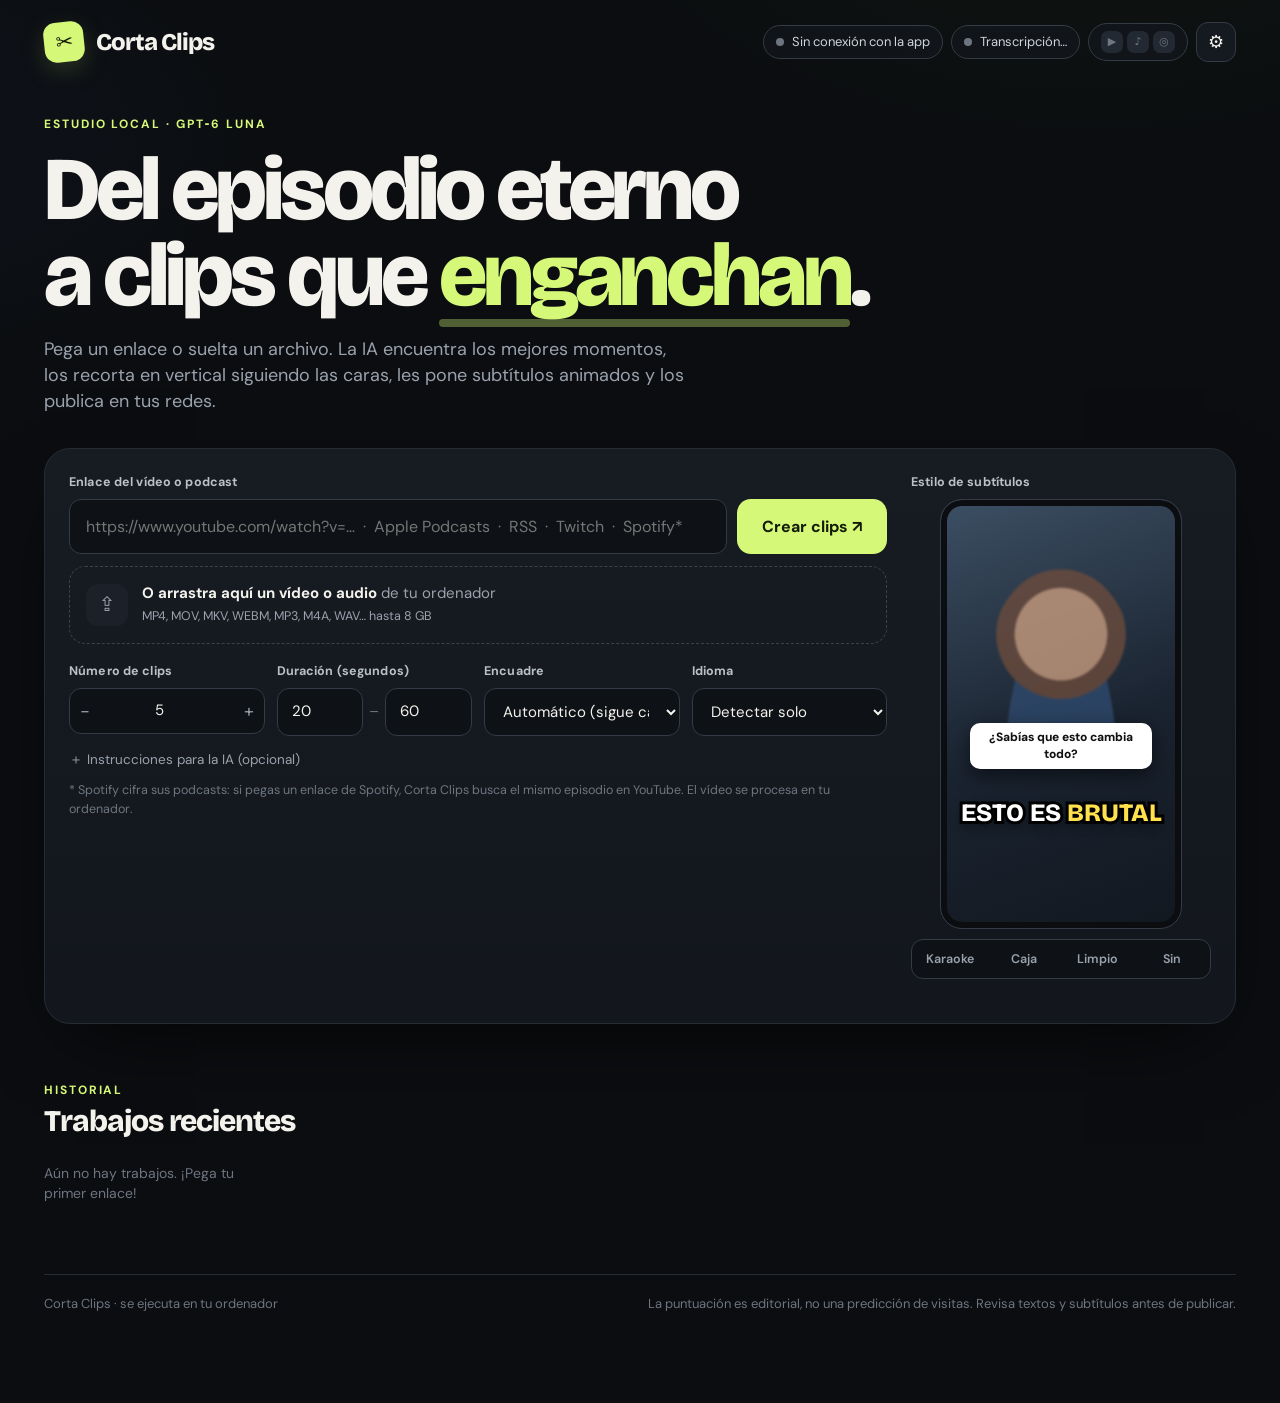
==== web/index.html @ 97ef82d2 "Corta Clips 2.0: podcasts, GPT-6 Luna por OAuth/API y publicación OAuth en redes - Podcasts solo aud" ====
<!doctype html>
<html lang="es">
<head>
<meta charset="utf-8">
<meta name="viewport" content="width=device-width,initial-scale=1">
<title>Corta Clips</title>
<link rel="icon" href="data:image/svg+xml,%3Csvg xmlns='http://www.w3.org/2000/svg' viewBox='0 0 64 64'%3E%3Crect width='64' height='64' rx='16' fill='%23d5f878'/%3E%3Ctext x='32' y='44' font-size='34' text-anchor='middle'%3E%E2%9C%82%3C/text%3E%3C/svg%3E">
<style>
@font-face{font-family:"Bricolage";src:url("/assets/fonts/BricolageGrotesque%5Bopsz,wdth,wght%5D.ttf") format("truetype");font-weight:200 800;font-stretch:75% 100%;font-display:swap}
@font-face{font-family:"DM Sans";src:url("/assets/fonts/DMSans%5Bopsz,wght%5D.ttf") format("truetype");font-weight:100 1000;font-display:swap}
@font-face{font-family:"CC Poppins";src:url("/assets/fonts/Poppins-Black.ttf") format("truetype");font-weight:900;font-display:swap}
@font-face{font-family:"CC Anton";src:url("/assets/fonts/Anton-Regular.ttf") format("truetype");font-display:swap}
@font-face{font-family:"CC Montserrat";src:url("/assets/fonts/Montserrat%5Bwght%5D.ttf") format("truetype");font-weight:100 900;font-display:swap}
@font-face{font-family:"CC Unbounded";src:url("/assets/fonts/Unbounded%5Bwght%5D.ttf") format("truetype");font-weight:200 900;font-display:swap}
@font-face{font-family:"CC Bebas";src:url("/assets/fonts/BebasNeue-Regular.ttf") format("truetype");font-display:swap}
@font-face{font-family:"CC Archivo";src:url("/assets/fonts/ArchivoBlack-Regular.ttf") format("truetype");font-display:swap}

:root{
  --bg:#0b0d10; --bg2:#101318; --panel:#151920; --panel2:#1b2029; --line:#262c35; --line2:#343b46;
  --text:#f4f2ec; --muted:#9aa2ad; --dim:#6d7580; --accent:#d5f878; --accent-ink:#141b07;
  --ok:#7ee0a1; --warn:#ffcf66; --bad:#ff8b7b; --blue:#8ab4ff;
  --r:18px; --r2:12px; --shadow:0 30px 80px -30px #000c;
  --display:"Bricolage",ui-sans-serif,system-ui,sans-serif; --ui:"DM Sans",ui-sans-serif,system-ui,-apple-system,sans-serif;
}
*{box-sizing:border-box}
html{color-scheme:dark}
body{margin:0;font-family:var(--ui);color:var(--text);background:var(--bg);min-height:100vh;font-size:15px;line-height:1.45;
  background-image:radial-gradient(900px 500px at 85% -10%,#2a3a1433,transparent 60%),radial-gradient(700px 400px at -10% 10%,#1d2a4433,transparent 60%)}
button,input,select,textarea{font:inherit;color:inherit}
a{color:var(--accent)}
.wrap{max-width:1240px;margin:0 auto;padding:22px 24px 90px}
.display{font-family:var(--display);letter-spacing:-.03em}

/* Barra superior */
.top{display:flex;align-items:center;justify-content:space-between;gap:16px;margin-bottom:54px}
.brand{display:flex;align-items:center;gap:12px;font-family:var(--display);font-weight:800;font-size:24px;letter-spacing:-.04em}
.mark{width:40px;height:40px;border-radius:12px;background:var(--accent);color:var(--accent-ink);display:grid;place-items:center;font-size:21px;box-shadow:0 8px 30px -8px #d5f87866;transform:rotate(-6deg)}
.chips{display:flex;gap:8px;align-items:center;flex-wrap:wrap;justify-content:flex-end}
.chip{display:inline-flex;align-items:center;gap:8px;border:1px solid var(--line2);background:#12161bcc;border-radius:999px;padding:7px 12px;font-size:13px;color:#cfd4da;cursor:pointer;white-space:nowrap;transition:.15s}
.chip:hover{border-color:#4a5360;background:#171c22}
.dot{width:8px;height:8px;border-radius:50%;background:var(--dim);flex:none}
.dot.ok{background:var(--ok);box-shadow:0 0 12px #7ee0a188}.dot.warn{background:var(--warn)}.dot.bad{background:var(--bad)}
.soc{display:inline-flex;gap:4px}
.soc i{width:22px;height:22px;border-radius:7px;display:grid;place-items:center;font-style:normal;font-size:11px;font-weight:800;background:#232932;color:#6e7782}
.soc i.on{color:#fff}.soc i.on.yt{background:#ff2d2d}.soc i.on.tt{background:#111;box-shadow:inset 0 0 0 1px #3a3f46}.soc i.on.ig{background:linear-gradient(135deg,#feda75,#d62976 50%,#4f5bd5)}
.iconbtn{border:1px solid var(--line2);background:var(--panel);width:40px;height:40px;border-radius:12px;cursor:pointer;display:grid;place-items:center;font-size:18px}
.iconbtn:hover{background:var(--panel2)}

/* Hero */
.eyebrow{font-size:12px;letter-spacing:.16em;text-transform:uppercase;font-weight:700;color:var(--accent)}
h1{font-family:var(--display);font-weight:800;font-stretch:100%;font-size:clamp(44px,7vw,90px);line-height:.95;letter-spacing:-.045em;margin:14px 0 18px;max-width:980px}
h1 em{font-style:normal;color:var(--accent);position:relative;white-space:nowrap}
h1 em::after{content:"";position:absolute;left:0;right:0;bottom:.02em;height:.09em;background:var(--accent);border-radius:9px;opacity:.35}
.lead{font-size:18px;color:var(--muted);max-width:640px;margin:0 0 34px}
h2{font-family:var(--display);font-weight:800;font-size:30px;letter-spacing:-.035em;margin:0}
h3{font-family:var(--display);font-weight:700;letter-spacing:-.02em;margin:0}

/* Panel de creación */
.panel{background:linear-gradient(180deg,#171b22,#13171d);border:1px solid var(--line);border-radius:26px;padding:24px;box-shadow:var(--shadow)}
.create{display:grid;grid-template-columns:minmax(0,1fr) 300px;gap:24px}
.field label,.lbl{display:block;font-size:12.5px;font-weight:700;color:#b9c0c8;margin:0 0 8px;letter-spacing:.01em}
input[type=text],input[type=url],input[type=number],input[type=password],select,textarea{width:100%;background:#0e1115;border:1px solid var(--line2);border-radius:var(--r2);padding:12px 14px;outline:none;transition:.15s}
input:focus,select:focus,textarea:focus{border-color:var(--accent);box-shadow:0 0 0 3px #d5f87822}
textarea{resize:vertical;min-height:70px}
.urlrow{display:flex;gap:10px}
.urlrow input{font-size:16px;padding:15px 16px}
.btn{border:0;border-radius:var(--r2);padding:12px 18px;font-weight:700;cursor:pointer;background:var(--panel2);border:1px solid var(--line2);transition:.15s;display:inline-flex;align-items:center;gap:8px;justify-content:center;white-space:nowrap;text-decoration:none;color:var(--text);font-size:14px}
.btn:hover{background:#252b35}
.btn:disabled{opacity:.5;cursor:not-allowed}
.btn.primary{background:var(--accent);color:var(--accent-ink);border-color:transparent}
.btn.primary:hover{background:#e6ffa3}
.btn.big{padding:15px 24px;font-size:16px;border-radius:14px}
.btn.small{padding:7px 11px;font-size:12.5px;border-radius:9px}
.btn.ghost{background:transparent}
.btn.danger{color:var(--bad)}
.drop{margin-top:12px;border:1.5px dashed #3a424e;border-radius:16px;padding:16px;display:flex;align-items:center;gap:14px;color:var(--muted);cursor:pointer;transition:.15s}
.drop:hover,.drop.over{border-color:var(--accent);background:#d5f8780a;color:var(--text)}
.drop b{color:var(--text)}
.drop .ic{width:42px;height:42px;border-radius:12px;background:var(--panel2);display:grid;place-items:center;font-size:20px;flex:none}
.opts{display:grid;grid-template-columns:repeat(4,minmax(0,1fr));gap:12px;margin-top:18px}
.stepper{display:flex;align-items:center;background:#0e1115;border:1px solid var(--line2);border-radius:var(--r2);overflow:hidden}
.stepper button{width:38px;height:44px;border:0;background:transparent;cursor:pointer;font-size:18px;color:var(--muted)}
.stepper button:hover{color:var(--text);background:#1a1f26}
.stepper input{border:0;background:transparent;text-align:center;padding:10px 0;box-shadow:none!important}
.range{display:flex;align-items:center;gap:6px}.range span{color:var(--dim)}
details.more{margin-top:14px}
details.more summary{cursor:pointer;color:var(--muted);font-size:13.5px;list-style:none}
details.more summary::before{content:"＋ "}details.more[open] summary::before{content:"－ "}
details.more textarea{margin-top:10px}
.note{font-size:12.5px;color:var(--dim);margin-top:12px}

/* Vista previa de subtítulos */
.phone{aspect-ratio:9/16;max-height:430px;margin:0 auto;border-radius:22px;border:1px solid var(--line2);position:relative;overflow:hidden;
  background:linear-gradient(160deg,#3c4f63,#1a2330 55%,#121820);box-shadow:inset 0 0 0 6px #0b0d10}
.phone::before{content:"";position:absolute;inset:16% 20% 40%;filter:blur(1px);border-radius:50% 50% 45% 45%;background:radial-gradient(circle at 50% 35%,#c89c7e 0 32%,#6b4b3c 33% 45%,transparent 46%),radial-gradient(ellipse at 50% 110%,#2f4a6e 0 55%,transparent 56%);opacity:.8}
.phone .hookprev{position:absolute;left:12%;right:12%;top:52%;background:#fff;color:#111;border-radius:10px;padding:6px 8px;text-align:center;font-weight:800;font-size:12px;box-shadow:0 6px 20px #0008}
.capwrap{position:absolute;left:6%;right:6%;top:70%;text-align:center}
.cap{font-family:var(--capfont,"Bricolage");font-weight:900;font-size:25px;line-height:1.05;text-transform:uppercase;color:#fff;-webkit-text-stroke:6px #000;paint-order:stroke fill;text-shadow:0 5px 12px #000a;display:inline}
.cap .on{color:var(--capcolor,#ffe14d)}
.cap.box{-webkit-text-stroke:5px #000}
.cap.box .on{background:var(--capcolor,#d5f878);color:#111;-webkit-text-stroke:0;padding:0 .18em;border-radius:.22em;text-shadow:none}
.cap.clean{text-transform:none;-webkit-text-stroke:0;font-size:15px;font-weight:700;background:#000a;border-radius:8px;padding:4px 10px;text-shadow:none;box-decoration-break:clone;-webkit-box-decoration-break:clone}
.cap.none{display:none}
.fontrow{display:flex;flex-wrap:wrap;gap:6px;margin-top:10px}
.fontbtn{border:1px solid var(--line2);background:#0e1115;border-radius:10px;padding:6px 10px;cursor:pointer;font-size:15px;color:#dfe3e8}
.fontbtn.on{border-color:var(--accent);color:var(--accent);background:#d5f87810}
.colors{display:flex;gap:8px;margin-top:10px;align-items:center}
.sw{width:24px;height:24px;border-radius:50%;border:2px solid transparent;cursor:pointer;box-shadow:inset 0 0 0 2px #0006}
.sw.on{border-color:#fff}
.seg{display:flex;background:#0e1115;border:1px solid var(--line2);border-radius:12px;padding:3px;gap:3px;margin-top:10px}
.seg button{flex:1;border:0;background:transparent;border-radius:9px;padding:7px 4px;cursor:pointer;color:var(--muted);font-size:12.5px;font-weight:600}
.seg button.on{background:var(--panel2);color:var(--text);box-shadow:0 1px 0 #ffffff10 inset}

/* Trabajo en curso */
.jobpanel{margin-top:22px}
.jobhead{display:flex;justify-content:space-between;gap:16px;align-items:flex-start}
.jobtitle{font-family:var(--display);font-weight:700;font-size:21px;letter-spacing:-.02em;margin:4px 0 0;word-break:break-word}
.stages{display:grid;grid-template-columns:repeat(4,1fr);gap:10px;margin:20px 0 14px}
.stage{border:1px solid var(--line);border-radius:14px;padding:12px 14px;background:#0f1216;color:var(--dim);font-size:13px;font-weight:600;position:relative;overflow:hidden}
.stage b{display:block;font-size:18px;margin-bottom:2px}
.stage.active{color:var(--text);border-color:#4b5563;background:#141920}
.stage.active b{animation:pulse 1.4s infinite}
.stage.done{color:var(--ok)}
@keyframes pulse{50%{opacity:.35}}
.bar{height:8px;background:#0e1115;border-radius:99px;overflow:hidden;border:1px solid var(--line)}
.bar>i{display:block;height:100%;width:0;background:linear-gradient(90deg,#a8e04b,var(--accent));border-radius:99px;transition:width .5s}
.msg{margin-top:12px;color:#cfd5dc;font-size:14px;min-height:20px}
.errbox{border:1px solid #6b2f2a;background:#2a1513;border-radius:16px;padding:16px 18px;margin-top:14px}
.errbox h4{margin:0 0 6px;color:#ffb3a8;font-size:16px}
.errbox p{margin:0 0 10px;color:#f0d0cb}
.errbox pre{white-space:pre-wrap;word-break:break-word;background:#140a09;border-radius:10px;padding:10px;font-size:12px;max-height:240px;overflow:auto;color:#d9b3ad}

/* Resultados */
.sectionhead{display:flex;justify-content:space-between;align-items:flex-end;gap:16px;margin:58px 0 20px;flex-wrap:wrap}
.meta{color:var(--muted);font-size:13.5px;margin-top:6px}
.actions{display:flex;gap:8px;flex-wrap:wrap}
.grid{display:grid;grid-template-columns:repeat(auto-fill,minmax(330px,1fr));gap:18px}
.card{background:var(--panel);border:1px solid var(--line);border-radius:22px;overflow:hidden;display:flex;flex-direction:column}
.vid{position:relative;background:#000;aspect-ratio:9/13;display:grid;place-items:center}
.vid video{width:100%;height:100%;object-fit:contain;background:#000}
.vid .rendering{position:absolute;inset:0;background:#000b;display:grid;place-items:center;text-align:center;color:var(--muted);font-size:14px;gap:6px;align-content:center}
.spin{width:30px;height:30px;border:3px solid #ffffff22;border-top-color:var(--accent);border-radius:50%;animation:rot 0.9s linear infinite;margin:0 auto 8px}
@keyframes rot{to{transform:rotate(360deg)}}
.badge{position:absolute;top:12px;left:12px;background:var(--accent);color:var(--accent-ink);font-weight:800;font-size:12px;padding:5px 9px;border-radius:9px;letter-spacing:.02em}
.badge.n{left:auto;right:12px;background:#000a;color:#fff;backdrop-filter:blur(6px)}
.body{padding:16px 16px 18px;display:flex;flex-direction:column;gap:10px}
.body input{width:100%}
.body input.title{font-family:var(--display);font-weight:700;font-size:19px;letter-spacing:-.02em;background:transparent;border:1px solid transparent;padding:6px 8px;margin:0 -8px;border-radius:10px}
.body input.title:hover{border-color:var(--line2)}
.mini{font-size:11.5px;color:var(--dim);font-weight:700;text-transform:uppercase;letter-spacing:.08em;margin-bottom:4px}
.body textarea{min-height:64px;font-size:13.5px;padding:9px 11px}
.body input.small{padding:8px 10px;font-size:13.5px}
.reason{color:var(--muted);font-size:13px;margin:0}
.times{display:grid;grid-template-columns:1fr 1fr;gap:8px}
.timebox{background:#0e1115;border:1px solid var(--line2);border-radius:12px;padding:8px}
.timebox .row{display:flex;gap:4px;align-items:center}
.timebox input{padding:6px;font-size:13px;text-align:center;border-radius:8px}
.timebox .btn{padding:5px 8px}
.row{display:flex;gap:8px;align-items:center;flex-wrap:wrap}
.pubs{display:flex;flex-direction:column;gap:6px}
.pub{display:flex;align-items:center;gap:8px;font-size:12.5px;background:#0e1115;border:1px solid var(--line);border-radius:10px;padding:7px 9px}
.pub .st{margin-left:auto;color:var(--muted);text-align:right}
.pub.published .st{color:var(--ok)}.pub.error .st{color:var(--bad)}.pub.draft .st,.pub.private .st{color:var(--warn)}
.pub .pbar{height:3px;background:#222;border-radius:9px;overflow:hidden;flex-basis:100%}.pub .pbar i{display:block;height:100%;background:var(--accent)}
.warnline{font-size:12.5px;color:var(--warn)}

/* Historial */
.history{display:grid;grid-template-columns:repeat(auto-fill,minmax(220px,1fr));gap:12px}
.hitem{background:var(--panel);border:1px solid var(--line);border-radius:16px;padding:10px;display:flex;gap:10px;align-items:center;cursor:pointer;text-align:left;transition:.15s}
.hitem:hover{border-color:#4a5360}
.hitem .th{width:42px;height:60px;border-radius:9px;background:#0e1115 center/cover no-repeat;flex:none;display:grid;place-items:center;color:var(--dim)}
.hitem .t{font-weight:700;font-size:13.5px;line-height:1.25;display:-webkit-box;-webkit-line-clamp:2;-webkit-box-orient:vertical;overflow:hidden}
.hitem .s{font-size:12px;color:var(--dim);margin-top:3px}
.empty{color:var(--dim);font-size:14px}

/* Cajón de ajustes */
.scrim{position:fixed;inset:0;background:#0009;backdrop-filter:blur(3px);opacity:0;pointer-events:none;transition:.2s;z-index:40}
.scrim.on{opacity:1;pointer-events:auto}
.drawer{position:fixed;top:0;right:0;height:100vh;width:min(620px,100vw);background:#111419;border-left:1px solid var(--line);z-index:41;transform:translateX(100%);transition:.25s cubic-bezier(.2,.8,.2,1);display:flex;flex-direction:column}
.drawer.on{transform:none}
.dhead{display:flex;justify-content:space-between;align-items:center;padding:20px 22px 10px}
.tabs{display:flex;gap:4px;padding:0 18px;border-bottom:1px solid var(--line);overflow-x:auto}
.tab{border:0;background:transparent;padding:12px 12px;cursor:pointer;color:var(--muted);font-weight:700;border-bottom:2px solid transparent;white-space:nowrap}
.tab.on{color:var(--text);border-bottom-color:var(--accent)}
.dbody{overflow-y:auto;padding:20px 22px 60px;flex:1}
.box{border:1px solid var(--line);border-radius:16px;padding:16px;background:#151920;margin-bottom:14px}
.box.sel{border-color:var(--accent);box-shadow:0 0 0 3px #d5f87814}
.boxhead{display:flex;justify-content:space-between;align-items:center;gap:10px;margin-bottom:6px}
.boxhead h3{font-size:17px}
.muted{color:var(--muted)}.small{font-size:12.5px}
.steps{margin:10px 0 0;padding-left:18px;color:var(--muted);font-size:13px}
.steps li{margin:4px 0}
.copy{display:flex;gap:6px;margin-top:8px}
.copy input{font-family:ui-monospace,SFMono-Regular,Menlo,monospace;font-size:12px;padding:9px 10px}
.grid2{display:grid;grid-template-columns:1fr 1fr;gap:10px}
.check{display:flex;align-items:center;gap:10px;padding:8px 0;font-size:14px;cursor:pointer}
.check input{width:18px;height:18px;accent-color:var(--accent)}
.acct{display:flex;align-items:center;gap:8px;font-size:13.5px}
.acct img{width:24px;height:24px;border-radius:50%}
.diag{display:grid;grid-template-columns:22px 1fr;gap:6px 10px;font-size:14px}
.diag .hint{grid-column:2;color:var(--dim);font-size:12.5px;margin-top:-4px}
code{font-family:ui-monospace,SFMono-Regular,Menlo,monospace;font-size:12px;background:#0b0d10;border:1px solid var(--line);border-radius:6px;padding:2px 6px}

/* Modales */
dialog{border:1px solid var(--line2);background:#14181e;color:var(--text);border-radius:22px;padding:0;width:min(520px,94vw);box-shadow:var(--shadow)}
dialog::backdrop{background:#000a;backdrop-filter:blur(3px)}
.mhead{padding:20px 22px 4px}.mbody{padding:10px 22px 4px}.mfoot{padding:16px 22px 20px;display:flex;justify-content:flex-end;gap:8px}
.target{display:flex;align-items:center;gap:12px;border:1px solid var(--line2);border-radius:14px;padding:12px;margin-bottom:8px;cursor:pointer}
.target input{width:18px;height:18px;accent-color:var(--accent)}
.target.off{opacity:.55}
.target .sub{font-size:12.5px;color:var(--muted)}

/* Avisos */
.toasts{position:fixed;left:50%;bottom:22px;transform:translateX(-50%);display:flex;flex-direction:column;gap:8px;z-index:60;align-items:center;pointer-events:none}
.toast{background:#1d232b;border:1px solid var(--line2);padding:11px 16px;border-radius:12px;box-shadow:var(--shadow);font-size:14px;max-width:min(560px,92vw);animation:up .25s;pointer-events:auto}
.toast.bad{border-color:#7a3a33;background:#2a1715}.toast.ok{border-color:#3f6b2a}
.toast small{display:block;color:var(--muted);margin-top:3px}
@keyframes up{from{transform:translateY(10px);opacity:0}}
.footer{margin-top:70px;border-top:1px solid var(--line);padding-top:20px;color:var(--dim);font-size:13px;display:flex;justify-content:space-between;gap:16px;flex-wrap:wrap}

@media(max-width:900px){.create{grid-template-columns:1fr}.opts{grid-template-columns:1fr 1fr}.stages{grid-template-columns:1fr 1fr}.top{margin-bottom:34px}}
@media(max-width:560px){.wrap{padding:16px 14px 70px}.urlrow{flex-direction:column}.chips .chip.hide-s{display:none}.grid2{grid-template-columns:1fr}.panel{padding:16px;border-radius:20px}}
</style>
</head>
<body>
<div class="wrap">
  <header class="top">
    <div class="brand"><span class="mark">✂</span>Corta Clips</div>
    <div class="chips">
      <button class="chip" id="chipAi" data-tab="ia"><span class="dot"></span><span>IA…</span></button>
      <button class="chip hide-s" id="chipTr" data-tab="tr"><span class="dot"></span><span>Transcripción…</span></button>
      <button class="chip" id="chipSoc" data-tab="redes"><span class="soc"><i class="yt">▶</i><i class="tt">♪</i><i class="ig">◎</i></span></button>
      <button class="iconbtn" id="openSettings" title="Ajustes" aria-label="Ajustes">⚙︎</button>
    </div>
  </header>

  <div class="eyebrow">Estudio local · GPT‑6 Luna</div>
  <h1>Del episodio eterno<br>a clips que <em>enganchan</em>.</h1>
  <p class="lead">Pega un enlace o suelta un archivo. La IA encuentra los mejores momentos, los recorta en vertical siguiendo las caras, les pone subtítulos animados y los publica en tus redes.</p>

  <section class="panel">
    <div class="create">
      <div>
        <form id="form" autocomplete="off">
          <label class="lbl" for="url">Enlace del vídeo o podcast</label>
          <div class="urlrow">
            <input id="url" type="url" placeholder="https://www.youtube.com/watch?v=…  ·  Apple Podcasts  ·  RSS  ·  Twitch  ·  Spotify*">
            <button class="btn primary big" id="submit" type="submit">Crear clips ↗</button>
          </div>
          <div class="drop" id="drop" tabindex="0" role="button">
            <div class="ic">⇪</div>
            <div><b>O arrastra aquí un vídeo o audio</b> de tu ordenador<br><span class="small">MP4, MOV, MKV, WEBM, MP3, M4A, WAV… hasta 8 GB</span></div>
            <input type="file" id="file" accept="video/*,audio/*,.mkv,.m4a,.opus,.flac" hidden>
          </div>
          <div class="opts">
            <div class="field"><label>Número de clips</label>
              <div class="stepper"><button type="button" data-step="-1">−</button><input id="count" type="number" min="1" max="12" value="5"><button type="button" data-step="1">+</button></div></div>
            <div class="field"><label>Duración (segundos)</label>
              <div class="range"><input id="min" type="number" min="5" max="180" value="20"><span>–</span><input id="max" type="number" min="5" max="180" value="60"></div></div>
            <div class="field"><label for="layout">Encuadre</label>
              <select id="layout"><option value="auto">Automático (sigue caras)</option><option value="faces">Siempre recortar a la cara</option><option value="blur">Vídeo entero + fondo difuminado</option><option value="crop">Recorte central</option></select></div>
            <div class="field"><label for="language">Idioma</label>
              <select id="language"><option value="">Detectar solo</option><option value="es">Español</option><option value="en">Inglés</option><option value="pt">Portugués</option><option value="ca">Catalán</option><option value="fr">Francés</option><option value="it">Italiano</option><option value="de">Alemán</option></select></div>
          </div>
          <details class="more"><summary>Instrucciones para la IA (opcional)</summary>
            <textarea id="instructions" placeholder="Ej.: céntrate en los consejos de dinero; evita la parte del patrocinador; quiero clips polémicos."></textarea>
          </details>
          <div class="note">* Spotify cifra sus podcasts: si pegas un enlace de Spotify, Corta Clips busca el mismo episodio en YouTube. El vídeo se procesa en tu ordenador.</div>
        </form>
      </div>
      <aside>
        <div class="lbl">Estilo de subtítulos</div>
        <div class="phone" id="phone"><div class="hookprev" id="hookPrev">¿Sabías que esto cambia todo?</div><div class="capwrap"><div class="cap" id="capPrev">ESTO ES <span class="on">BRUTAL</span></div></div></div>
        <div class="seg" id="styleSeg"><button data-v="karaoke">Karaoke</button><button data-v="box">Caja</button><button data-v="clean">Limpio</button><button data-v="none">Sin</button></div>
        <div class="fontrow" id="fontRow"></div>
        <div class="colors" id="colorRow"></div>
      </aside>
    </div>
  </section>

  <section class="panel jobpanel" id="jobPanel" hidden>
    <div class="jobhead">
      <div><div class="eyebrow" id="jobEyebrow">En marcha</div><div class="jobtitle" id="jobTitle">Preparando…</div></div>
      <div class="actions"><button class="btn small" id="logBtn">Registro técnico</button><button class="btn small danger" id="cancelBtn">Cancelar</button></div>
    </div>
    <div class="stages" id="stages"></div>
    <div class="bar"><i id="barFill"></i></div>
    <div class="msg" id="jobMsg"></div>
    <div id="jobError"></div>
  </section>

  <section id="results" hidden>
    <div class="sectionhead">
      <div><div class="eyebrow">Resultados</div><h2 id="resTitle">Tus clips</h2><div class="meta" id="resMeta"></div></div>
      <div class="actions">
        <button class="btn" id="reselectBtn">↻ Elegir otros momentos</button>
        <button class="btn" id="publishAllBtn">Publicar todos</button>
      </div>
    </div>
    <div class="grid" id="grid"></div>
  </section>

  <section id="historySec">
    <div class="sectionhead"><div><div class="eyebrow">Historial</div><h2>Trabajos recientes</h2></div></div>
    <div class="history" id="history"><div class="empty">Aún no hay trabajos. ¡Pega tu primer enlace!</div></div>
  </section>

  <footer class="footer"><span>Corta Clips <span id="ver"></span> · se ejecuta en tu ordenador</span><span>La puntuación es editorial, no una predicción de visitas. Revisa textos y subtítulos antes de publicar.</span></footer>
</div>

<div class="scrim" id="scrim"></div>
<aside class="drawer" id="drawer" aria-label="Ajustes">
  <div class="dhead"><h2>Ajustes</h2><button class="iconbtn" id="closeSettings" aria-label="Cerrar">✕</button></div>
  <nav class="tabs" id="tabs">
    <button class="tab on" data-tab="ia">IA</button><button class="tab" data-tab="tr">Transcripción</button>
    <button class="tab" data-tab="estilo">Vídeo</button><button class="tab" data-tab="redes">Redes</button><button class="tab" data-tab="sistema">Sistema</button>
  </nav>
  <div class="dbody" id="dbody"></div>
</aside>

<dialog id="pubDlg"><form method="dialog">
  <div class="mhead"><h2>Publicar</h2><div class="meta" id="pubWhat"></div></div>
  <div class="mbody" id="pubTargets"></div>
  <div class="mfoot"><button class="btn" value="cancel">Cancelar</button><button class="btn primary" id="pubGo" value="ok">Publicar ahora</button></div>
</form></dialog>

<dialog id="reDlg"><form method="dialog">
  <div class="mhead"><h2>Elegir otros momentos</h2><div class="meta">Se reutiliza la transcripción: solo se vuelve a preguntar a la IA y a montar los clips.</div></div>
  <div class="mbody">
    <div class="grid2"><div class="field"><label>Número de clips</label><input id="reCount" type="number" min="1" max="12"></div>
    <div class="field"><label>Duración (s)</label><div class="range"><input id="reMin" type="number" min="5" max="180"><span>–</span><input id="reMax" type="number" min="5" max="180"></div></div></div>
    <div class="field" style="margin-top:12px"><label>Instrucciones para la IA</label><textarea id="reInstr" placeholder="Ej.: momentos más graciosos; clips cortos y directos."></textarea></div>
  </div>
  <div class="mfoot"><button class="btn" value="cancel">Cancelar</button><button class="btn primary" id="reGo" value="ok">Volver a elegir</button></div>
</form></dialog>

<div class="toasts" id="toasts"></div>

<script>
"use strict";
const $ = (s, el = document) => el.querySelector(s);
const $$ = (s, el = document) => [...el.querySelectorAll(s)];
function h(tag, props = {}, ...kids) {
  const el = document.createElement(tag);
  for (const [k, v] of Object.entries(props || {})) {
    if (v == null || v === false) continue;
    if (k === "class") el.className = v;
    else if (k === "text") el.textContent = v;
    else if (k === "style") el.style.cssText = v;
    else if (k.startsWith("on")) el.addEventListener(k.slice(2), v);
    else if (k === "value") el.value = v;
    else if (v === true) el.setAttribute(k, "");
    else el.setAttribute(k, v);
  }
  for (const kid of kids.flat()) if (kid != null && kid !== false) el.append(kid.nodeType ? kid : document.createTextNode(String(kid)));
  return el;
}
async function api(path, { method = "GET", body } = {}) {
  const opt = { method, headers: {} };
  if (body !== undefined) { opt.body = JSON.stringify(body); opt.headers["Content-Type"] = "application/json"; }
  const r = await fetch(path, opt);
  let j = {};
  try { j = await r.json(); } catch (e) {}
  if (!r.ok) { const err = new Error(j.error || `Error ${r.status}`); err.hint = j.hint || ""; err.detail = j.detail || ""; throw err; }
  return j;
}
function toast(msg, kind = "", sub = "") {
  const t = h("div", { class: "toast " + kind }, msg, sub ? h("small", { text: sub }) : null);
  $("#toasts").append(t);
  setTimeout(() => t.remove(), kind === "bad" ? 9000 : 4500);
}
const fail = e => toast(e.message, "bad", e.hint);
const fmt = s => { s = Math.max(0, +s || 0); const m = Math.floor(s / 60); return `${m}:${(s % 60).toFixed(1).padStart(4, "0")}`; };
const ago = t => { const d = (Date.now() / 1000 - t); if (d < 60) return "hace un momento"; if (d < 3600) return `hace ${Math.floor(d / 60)} min`; if (d < 86400) return `hace ${Math.floor(d / 3600)} h`; return new Date(t * 1000).toLocaleDateString("es"); };

const S = { status: null, settings: {}, jobId: null, job: null, timer: null, cards: new Map(), pubClip: null };
const FONT_CSS = { bricolage: ['"Bricolage"', 800], poppins: ['"CC Poppins"', 900], anton: ['"CC Anton"', 400], montserrat: ['"CC Montserrat"', 900], unbounded: ['"CC Unbounded"', 800], bebas: ['"CC Bebas"', 400], archivo: ['"CC Archivo"', 400] };
const COLORS = { yellow: "#ffe14d", lime: "#d5f878", cyan: "#5eeaff", pink: "#ff6ec7", orange: "#ff9632" };
const STAGES = [["download", "⇣", "Descargar"], ["transcribe", "✎", "Transcribir"], ["select", "✦", "Elegir momentos"], ["render", "▣", "Montar clips"]];
const TARGET_LABEL = { youtube: "YouTube Shorts", tiktok: "TikTok", instagram: "Instagram Reels", uploadpost: "Upload‑Post" };
const PUB_STATUS = { uploading: "Subiendo…", processing: "Procesando…", published: "Publicado ✓", draft: "En borradores de TikTok", private: "Subido como privado", error: "Error" };

/* ---------------------------------------------------------------- Estado del sistema */
async function loadStatus() {
  try {
    S.status = await api("/api/status");
    S.settings = S.status.settings;
    paintChips(); paintStyle(); fillDefaults();
    if ($("#drawer").classList.contains("on")) paintDrawer();
    $("#ver").textContent = S.status.version;
  } catch (e) { $("#chipAi").lastChild.textContent = "Sin conexión con la app"; }
}
function paintChips() {
  const st = S.status;
  const ai = $("#chipAi");
  ai.firstChild.className = "dot " + (st.ai.active ? "ok" : "bad");
  ai.lastChild.textContent = st.ai.active ? st.ai.label : "Conecta la IA";
  const tr = $("#chipTr");
  tr.firstChild.className = "dot " + (st.transcription.active ? "ok" : "bad");
  tr.lastChild.textContent = st.transcription.active ? (st.transcription.active === "openai" ? "Whisper (API)" : `Transcripción local · ${st.transcription.model}`) : "Sin transcripción";
  const soc = $("#chipSoc .soc").children;
  ["youtube", "tiktok", "instagram"].forEach((p, i) => soc[i].classList.toggle("on", !!st.social[p].connected));
}
let defaultsFilled = false;
function fillDefaults() {
  if (defaultsFilled) return; defaultsFilled = true;
  const s = S.settings;
  $("#count").value = s.clip_count; $("#min").value = s.min_seconds; $("#max").value = s.max_seconds;
  $("#layout").value = s.layout; $("#language").value = s.language || "";
}
async function saveSettings(values, quiet = true) {
  try {
    const r = await api("/api/settings", { method: "POST", body: values });
    S.settings = r.settings; if (S.status) S.status.settings = r.settings;
    paintStyle();
    if (!quiet) toast("Ajustes guardados", "ok");
  } catch (e) { fail(e); }
}

/* ---------------------------------------------------------------- Estilo de subtítulos */
function paintStyle() {
  const s = S.settings;
  const [family, weight] = FONT_CSS[s.caption_font] || FONT_CSS.bricolage;
  const cap = $("#capPrev");
  cap.style.setProperty("--capfont", family); cap.style.fontWeight = weight;
  cap.style.setProperty("--capcolor", COLORS[s.caption_color] || COLORS.yellow);
  cap.className = "cap " + (s.caption_style === "karaoke" ? "" : s.caption_style);
  cap.style.textTransform = s.caption_uppercase || s.caption_font === "bebas" ? "uppercase" : "none";
  $("#hookPrev").style.display = s.hook_overlay ? "" : "none";
  $("#hookPrev").style.fontFamily = family;
  $$("#styleSeg button").forEach(b => b.classList.toggle("on", b.dataset.v === s.caption_style));
  const row = $("#fontRow");
  if (!row.children.length && S.status) {
    for (const f of S.status.fonts) {
      const [fam, w] = FONT_CSS[f.id] || FONT_CSS.bricolage;
      row.append(h("button", { class: "fontbtn", type: "button", "data-v": f.id, style: `font-family:${fam};font-weight:${w}`, onclick: () => saveSettings({ caption_font: f.id }) }, f.label));
    }
    const colors = $("#colorRow");
    colors.append(h("span", { class: "small muted", text: "Color" }));
    for (const [k, v] of Object.entries(COLORS)) colors.append(h("button", { class: "sw", type: "button", title: k, "data-v": k, style: `background:${v}`, onclick: () => saveSettings({ caption_color: k }) }));
  }
  $$("#fontRow .fontbtn").forEach(b => b.classList.toggle("on", b.dataset.v === s.caption_font));
  $$("#colorRow .sw").forEach(b => b.classList.toggle("on", b.dataset.v === s.caption_color));
}
$$("#styleSeg button").forEach(b => b.onclick = () => saveSettings({ caption_style: b.dataset.v }));
$$(".stepper button").forEach(b => b.onclick = () => { const i = $("#count"); i.value = Math.min(12, Math.max(1, (+i.value || 1) + +b.dataset.step)); });

/* ---------------------------------------------------------------- Crear trabajos */
function jobOptions() {
  return { count: +$("#count").value, min_seconds: +$("#min").value, max_seconds: +$("#max").value,
    instructions: $("#instructions").value, layout: $("#layout").value, language: $("#language").value };
}
function validOptions(o) {
  if (!(o.count >= 1 && o.count <= 12)) { toast("Elige entre 1 y 12 clips.", "bad"); return false; }
  if (!(o.min_seconds >= 5 && o.max_seconds <= 180 && o.min_seconds <= o.max_seconds)) { toast("Revisa la duración: mínimo 5 s, máximo 180 s.", "bad"); return false; }
  return true;
}
$("#form").addEventListener("submit", async e => {
  e.preventDefault();
  const url = $("#url").value.trim();
  if (!url) { $("#url").focus(); toast("Pega un enlace o arrastra un archivo.", "bad"); return; }
  const o = jobOptions(); if (!validOptions(o)) return;
  $("#submit").disabled = true;
  try {
    const job = await api("/api/jobs", { method: "POST", body: { url, ...o } });
    $("#url").value = "";
    openJob(job.id, true);
  } catch (err) { fail(err); } finally { $("#submit").disabled = false; }
});
const drop = $("#drop");
drop.onclick = () => $("#file").click();
drop.onkeydown = e => { if (e.key === "Enter" || e.key === " ") { e.preventDefault(); $("#file").click(); } };
$("#file").onchange = () => { if ($("#file").files[0]) uploadFile($("#file").files[0]); $("#file").value = ""; };
["dragenter", "dragover"].forEach(ev => document.addEventListener(ev, e => { e.preventDefault(); drop.classList.add("over"); }));
["dragleave", "drop"].forEach(ev => document.addEventListener(ev, e => { e.preventDefault(); if (ev === "drop" || e.target === document.documentElement) drop.classList.remove("over"); }));
document.addEventListener("drop", e => { const f = e.dataTransfer?.files?.[0]; if (f) uploadFile(f); });
function uploadFile(file) {
  const o = jobOptions(); if (!validOptions(o)) return;
  showJobPanel(); $("#jobTitle").textContent = file.name; $("#jobEyebrow").textContent = "Subiendo archivo";
  $("#stages").replaceChildren(); $("#jobError").replaceChildren(); $("#cancelBtn").hidden = true;
  const xhr = new XMLHttpRequest();
  xhr.open("POST", "/api/upload");
  xhr.setRequestHeader("X-Filename", encodeURIComponent(file.name));
  xhr.setRequestHeader("X-Options", encodeURIComponent(JSON.stringify(o)));
  xhr.upload.onprogress = e => { if (e.lengthComputable) { $("#barFill").style.width = (e.loaded / e.total * 100).toFixed(1) + "%"; $("#jobMsg").textContent = `Subiendo… ${(e.loaded / e.total * 100).toFixed(0)}%`; } };
  xhr.onload = () => {
    let j = {}; try { j = JSON.parse(xhr.responseText); } catch (e) {}
    if (xhr.status >= 300) { toast(j.error || "No se pudo subir", "bad", j.hint); $("#jobPanel").hidden = true; return; }
    openJob(j.id, true);
  };
  xhr.onerror = () => { toast("Se cortó la subida.", "bad"); $("#jobPanel").hidden = true; };
  xhr.send(file);
}

/* ---------------------------------------------------------------- Seguimiento de trabajos */
function showJobPanel() { $("#jobPanel").hidden = false; }
function openJob(id, scroll = false) {
  S.jobId = id; S.cards.clear(); $("#grid").replaceChildren();
  clearTimeout(S.timer); poll(scroll);
}
function busy(job) {
  if (["queued", "running"].includes(job.status)) return true;
  return (job.clips || []).some(c => c.status === "rendering" || Object.values(c.publications || {}).some(p => ["uploading"].includes(p.status)));
}
async function poll(scroll) {
  const id = S.jobId;
  try {
    const job = await api(`/api/jobs/${id}`);
    if (id !== S.jobId) return;
    const wasBusy = S.job && S.job.id === id && busy(S.job);
    S.job = job; paintJob(job);
    if (scroll) (job.status === "done" ? $("#results") : $("#jobPanel")).scrollIntoView({ behavior: "smooth", block: "start" });
    if (busy(job)) S.timer = setTimeout(poll, 1200);
    else if (wasBusy) { loadHistory(); if (job.status === "done") toast("¡Clips listos!", "ok"); }
  } catch (e) { if (id === S.jobId) S.timer = setTimeout(poll, 4000); }
}
function paintJob(job) {
  const active = ["queued", "running", "error", "cancelled"].includes(job.status);
  $("#jobPanel").hidden = !active;
  if (active) {
    $("#jobEyebrow").textContent = { queued: "En cola", running: "En marcha", error: "Algo falló", cancelled: "Cancelado" }[job.status];
    $("#jobTitle").textContent = job.source?.title || job.input?.url || job.input?.filename || "Trabajo";
    $("#cancelBtn").hidden = !["queued", "running"].includes(job.status);
    const order = STAGES.map(s => s[0]);
    const idx = order.indexOf(job.stage);
    $("#stages").replaceChildren(...STAGES.map(([k, icon, label], i) =>
      h("div", { class: "stage " + (i < idx || job.stage === "done" ? "done" : i === idx && job.status === "running" ? "active" : "") }, h("b", { text: i < idx ? "✓" : icon }), label)));
    $("#barFill").style.width = ((job.progress || 0) * 100).toFixed(1) + "%";
    $("#jobMsg").textContent = job.message || "";
    const err = $("#jobError"); err.replaceChildren();
    if (job.status === "error" && job.error) {
      err.append(h("div", { class: "errbox" }, h("h4", { text: job.error.message }), job.error.hint ? h("p", { text: job.error.hint }) : null,
        job.error.detail ? h("details", {}, h("summary", { class: "small muted", text: "Detalles técnicos" }), h("pre", { text: job.error.detail })) : null,
        h("div", { class: "row", style: "margin-top:10px" }, h("button", { class: "btn primary small", text: "↻ Reintentar", onclick: () => act("retry") }),
          h("a", { class: "btn small", href: `/files/${job.id}/job.log`, target: "_blank", text: "Ver registro completo" }),
          h("button", { class: "btn small ghost", text: "Abrir ajustes", onclick: () => openDrawer("ia") }))));
    } else if (job.status === "cancelled") {
      err.append(h("div", { class: "row", style: "margin-top:12px" }, h("button", { class: "btn small", text: "↻ Reintentar", onclick: () => act("retry") })));
    }
  }
  const hasClips = (job.clips || []).length > 0 && job.status !== "running" && job.status !== "queued";
  $("#results").hidden = !hasClips;
  if (hasClips) paintResults(job);
}
async function act(action) {
  try { await api(`/api/jobs/${S.jobId}/${action}`, { method: "POST", body: {} }); openJob(S.jobId); if (action !== "cancel") loadHistory(); }
  catch (e) { fail(e); }
}
$("#cancelBtn").onclick = () => act("cancel");
$("#logBtn").onclick = () => S.jobId && window.open(`/files/${S.jobId}/job.log`, "_blank");

/* ---------------------------------------------------------------- Resultados */
function paintResults(job) {
  $("#resTitle").textContent = job.source?.title || "Tus clips";
  const bits = [];
  if (job.source?.duration) bits.push(`Original: ${fmt(job.source.duration)}`);
  if (job.ai) bits.push(`Selección: ${job.ai}`);
  if (job.transcription?.engine) bits.push(`Transcripción: ${job.transcription.engine === "openai" ? "Whisper API" : "local " + (job.transcription.model || "")}`);
  $("#resMeta").textContent = bits.join(" · ");
  const grid = $("#grid");
  const seen = new Set();
  for (const clip of job.clips) {
    seen.add(clip.number);
    let entry = S.cards.get(clip.number);
    const sig = [clip.rendered_at, clip.status, clip.start, clip.end, clip.error, clip.dirty, clip.file].join("|");
    if (!entry) { entry = { el: h("article", { class: "card" }), sig: "" }; S.cards.set(clip.number, entry); grid.append(entry.el); }
    if (entry.sig !== sig && !entry.el.contains(document.activeElement)) { buildCard(entry.el, job, clip); entry.sig = sig; }
    paintPubs(entry.el, job, clip);
  }
  for (const [n, entry] of S.cards) if (!seen.has(n)) { entry.el.remove(); S.cards.delete(n); }
}
function buildCard(el, job, clip) {
  const v = clip.rendered_at || 0;
  const vid = h("div", { class: "vid" });
  if (clip.file) vid.append(h("video", { controls: true, preload: "metadata", playsinline: true, src: `/files/${job.id}/${clip.file}?v=${v}`, poster: clip.thumb ? `/files/${job.id}/${clip.thumb}?v=${v}` : null }));
  if (clip.status === "rendering" || clip.status === "pending") vid.append(h("div", { class: "rendering" }, h("div", { class: "spin" }), clip.status === "pending" ? "En cola…" : "Renderizando…"));
  vid.append(h("span", { class: "badge", text: `${clip.score}/100` }), h("span", { class: "badge n", text: `#${clip.number}` }));
  const save = async fields => { try { await api(`/api/jobs/${job.id}/clips/${clip.number}/meta`, { method: "POST", body: fields }); S.cards.get(clip.number).sig = ""; poll(); } catch (e) { fail(e); } };
  const title = h("input", { type: "text", class: "title", value: clip.title, "aria-label": "Título", onchange: e => save({ title: e.target.value }) });
  const hook = h("input", { type: "text", class: "small", value: clip.hook || "", placeholder: "Texto de gancho en pantalla", onchange: e => save({ hook: e.target.value }) });
  const caption = h("textarea", { onchange: e => save({ caption: e.target.value }) }); caption.value = clip.caption || "";
  const tags = h("input", { type: "text", class: "small", style: "margin-top:6px", value: (clip.hashtags || []).map(t => "#" + t).join(" "), onchange: e => save({ hashtags: e.target.value.split(/[\s,]+/) }) });
  const video = () => $("video", el);
  const tbox = (label, key) => {
    const input = h("input", { type: "number", step: "0.1", value: (+clip[key]).toFixed(2) });
    const nudge = d => () => { input.value = (+input.value + d).toFixed(2); };
    const here = () => { const vv = video(); if (vv) input.value = (clip.start + vv.currentTime).toFixed(2); };
    return [input, h("div", { class: "timebox" }, h("div", { class: "mini", text: label }),
      h("div", { class: "row" }, h("button", { class: "btn small", type: "button", text: "−½", onclick: nudge(-0.5) }), input, h("button", { class: "btn small", type: "button", text: "+½", onclick: nudge(0.5) })),
      h("button", { class: "btn small ghost", type: "button", style: "width:100%;margin-top:4px", text: key === "start" ? "⇤ Empezar aquí" : "Terminar aquí ⇥", onclick: here }))];
  };
  const [sIn, sBox] = tbox("Inicio", "start"), [eIn, eBox] = tbox("Fin", "end");
  const rerender = h("button", { class: "btn small", text: clip.dirty ? "Aplicar cambios (re‑render)" : "Re‑renderizar", onclick: async () => {
    const start = +sIn.value, end = +eIn.value;
    const changed = Math.abs(start - clip.start) > 0.01 || Math.abs(end - clip.end) > 0.01;
    try { await api(`/api/jobs/${job.id}/clips/${clip.number}/${changed ? "trim" : "render"}`, { method: "POST", body: changed ? { start, end } : {} }); poll(); }
    catch (e) { fail(e); } } });
  const pubs = h("div", { class: "pubs" });
  el.replaceChildren(vid, h("div", { class: "body" },
    title,
    h("div", {}, h("div", { class: "mini", text: "Gancho en pantalla" }), hook),
    h("div", {}, h("div", { class: "mini", text: "Descripción para redes" }), caption, tags),
    h("p", { class: "reason", text: "💡 " + (clip.reason || "") }),
    h("div", {}, h("div", { class: "mini", text: `Corte · ${fmt(clip.start)} → ${fmt(clip.end)} · ${(clip.end - clip.start).toFixed(1)} s` }), h("div", { class: "times" }, sBox, eBox)),
    clip.error ? h("div", { class: "warnline", text: "⚠ " + clip.error }) : null,
    clip.dirty ? h("div", { class: "warnline", text: "Has cambiado el gancho: re‑renderiza para verlo en el vídeo." }) : null,
    h("div", { class: "row" }, rerender,
      clip.file ? h("a", { class: "btn small", href: `/files/${job.id}/${clip.file}?download=1`, text: "MP4 ↓" }) : null,
      clip.srt ? h("a", { class: "btn small", href: `/files/${job.id}/${clip.srt}?download=1`, text: "SRT" }) : null,
      h("button", { class: "btn small primary", text: "Publicar ↗", disabled: !clip.file || clip.status === "rendering", onclick: () => openPublish([clip.number]) })),
    pubs));
}
function paintPubs(el, job, clip) {
  const box = $(".pubs", el); if (!box) return;
  const entries = Object.entries(clip.publications || {});
  const sig = JSON.stringify(entries);
  if (box.dataset.sig === sig) return;
  box.dataset.sig = sig;
  box.replaceChildren(...entries.map(([t, p]) => h("div", { class: "pub " + p.status },
    h("b", { text: TARGET_LABEL[t] || t }),
    h("span", { class: "st" }, p.url ? h("a", { href: p.url, target: "_blank", rel: "noopener", text: PUB_STATUS[p.status] + " ↗" }) : (p.status === "uploading" ? p.message : PUB_STATUS[p.status] || p.status),
      p.status === "processing" ? h("button", { class: "btn small ghost", text: "↻", title: "Actualizar estado", onclick: async () => { try { await api(`/api/jobs/${job.id}/clips/${clip.number}/publication-status`, { method: "POST", body: { target: t } }); poll(); } catch (e) { fail(e); } } }) : null),
    p.status === "uploading" ? h("div", { class: "pbar" }, h("i", { style: `width:${((p.progress || 0) * 100).toFixed(0)}%` })) : null,
    (p.error || (p.message && p.status !== "uploading")) ? h("div", { class: "small muted", style: "flex-basis:100%", text: [p.error, p.message].filter(Boolean).join(" — ") }) : null)));
}
$("#reselectBtn").onclick = () => {
  const o = S.job?.options || {};
  $("#reCount").value = o.count || S.settings.clip_count; $("#reMin").value = o.min_seconds || S.settings.min_seconds; $("#reMax").value = o.max_seconds || S.settings.max_seconds;
  $("#reInstr").value = o.instructions || ""; $("#reDlg").showModal();
};
$("#reGo").onclick = async e => {
  e.preventDefault();
  const body = { count: +$("#reCount").value, min_seconds: +$("#reMin").value, max_seconds: +$("#reMax").value, instructions: $("#reInstr").value };
  if (!validOptions(body)) return;
  try { await api(`/api/jobs/${S.jobId}/reselect`, { method: "POST", body }); $("#reDlg").close(); S.cards.clear(); $("#grid").replaceChildren(); openJob(S.jobId, true); } catch (err) { fail(err); }
};
$("#publishAllBtn").onclick = () => S.job && openPublish(S.job.clips.filter(c => c.file).map(c => c.number));

/* ---------------------------------------------------------------- Publicar */
function openPublish(numbers) {
  S.pubClip = numbers;
  const soc = S.status.social;
  $("#pubWhat").textContent = numbers.length === 1 ? `Clip #${numbers[0]} · «${S.job.clips.find(c => c.number === numbers[0]).title}»` : `${numbers.length} clips`;
  const rows = [];
  for (const t of ["youtube", "tiktok", "instagram", "uploadpost"]) {
    const st = soc[t]; const on = st.connected;
    if (t === "uploadpost" && !on) continue;
    let sub = on ? (st.account?.name ? `Conectado como ${st.account.name}` : "Conectado") : "No conectado";
    if (t === "tiktok" && on) sub += S.settings.tiktok_mode === "draft" ? " · irá a tus borradores" : ` · publicación directa (${S.settings.tiktok_privacy})`;
    if (t === "youtube" && on) sub += ` · ${ { public: "público", unlisted: "oculto", private: "privado" }[S.settings.youtube_privacy] }`;
    rows.push(h("label", { class: "target" + (on ? "" : " off") }, h("input", { type: "checkbox", value: t, disabled: !on, checked: on && t !== "uploadpost" }),
      h("div", {}, h("b", { text: TARGET_LABEL[t] }), h("div", { class: "sub", text: sub })),
      on ? null : h("button", { class: "btn small", type: "button", style: "margin-left:auto", text: "Conectar", onclick: () => { $("#pubDlg").close(); openDrawer("redes"); } })));
  }
  rows.push(h("div", { class: "small muted", style: "margin-top:6px", text: "Las opciones de privacidad y modo de TikTok están en Ajustes → Redes." }));
  $("#pubTargets").replaceChildren(...rows);
  $("#pubDlg").showModal();
}
$("#pubGo").onclick = async e => {
  e.preventDefault();
  const targets = $$("#pubTargets input:checked").map(i => i.value);
  if (!targets.length) { toast("Elige al menos una red conectada.", "bad"); return; }
  $("#pubDlg").close();
  for (const n of S.pubClip) {
    try { await api(`/api/jobs/${S.jobId}/clips/${n}/publish`, { method: "POST", body: { targets, options: {} } }); }
    catch (err) { fail(err); }
  }
  toast("Enviando…", "ok", "Verás el progreso en cada clip."); poll();
};

/* ---------------------------------------------------------------- Historial */
async function loadHistory() {
  try {
    const { jobs } = await api("/api/jobs");
    const box = $("#history");
    if (!jobs.length) { box.replaceChildren(h("div", { class: "empty", text: "Aún no hay trabajos. ¡Pega tu primer enlace!" })); return; }
    box.replaceChildren(...jobs.slice(0, 24).map(j => {
      const status = { done: `${j.clips} clips`, error: "Error", running: "En marcha…", queued: "En cola", cancelled: "Cancelado" }[j.status] || j.status;
      const item = h("div", { class: "hitem", role: "button", tabindex: "0", onclick: () => openJob(j.id, true) },
        h("div", { class: "th", style: j.thumb ? `background-image:url("/files/${j.id}/${j.thumb}")` : "" }, j.thumb ? "" : "✂"),
        h("div", { style: "min-width:0;flex:1" }, h("div", { class: "t", text: j.title }), h("div", { class: "s", text: `${status} · ${ago(j.created)}` })),
        h("button", { class: "btn small ghost", title: "Borrar", "aria-label": "Borrar", text: "🗑", onclick: async ev => {
          ev.stopPropagation();
          if (!confirm("¿Borrar este trabajo y sus archivos?")) return;
          try { await api(`/api/jobs/${j.id}/delete`, { method: "POST", body: {} }); if (S.jobId === j.id) { S.jobId = null; $("#results").hidden = true; $("#jobPanel").hidden = true; } loadHistory(); } catch (e) { fail(e); } } }));
      return item;
    }));
    const running = jobs.find(j => ["running", "queued"].includes(j.status));
    if (running && !S.jobId) openJob(running.id);
  } catch (e) {}
}

/* ---------------------------------------------------------------- Ajustes */
let currentTab = "ia";
function openDrawer(tab) { currentTab = tab || currentTab; $("#drawer").classList.add("on"); $("#scrim").classList.add("on"); loadStatus().then(paintDrawer); }
function closeDrawer() { $("#drawer").classList.remove("on"); $("#scrim").classList.remove("on"); }
$("#openSettings").onclick = () => openDrawer();
$("#closeSettings").onclick = closeDrawer; $("#scrim").onclick = closeDrawer;
document.addEventListener("keydown", e => { if (e.key === "Escape") closeDrawer(); });
$$(".chip[data-tab]").forEach(c => c.onclick = () => openDrawer(c.dataset.tab));
$$("#tabs .tab").forEach(t => t.onclick = () => { currentTab = t.dataset.tab; paintDrawer(); });

const sel = (key, options, label, hint) => h("div", { class: "field", style: "margin-bottom:12px" }, h("label", { text: label }),
  h("select", { onchange: e => saveSettings({ [key]: e.target.value }, false) }, ...options.map(([v, t]) => { const o = h("option", { value: v, text: t }); if (String(S.settings[key]) === v) o.selected = true; return o; })),
  hint ? h("div", { class: "small muted", style: "margin-top:4px", text: hint }) : null);
const toggle = (key, label, hint) => h("label", { class: "check" }, h("input", { type: "checkbox", checked: !!S.settings[key], onchange: e => saveSettings({ [key]: e.target.checked }, false) }), h("span", {}, label, hint ? h("div", { class: "small muted", text: hint }) : null));
function copyField(value) {
  const input = h("input", { type: "text", value, readonly: true });
  return h("div", { class: "copy" }, input, h("button", { class: "btn small", type: "button", text: "Copiar", onclick: () => { navigator.clipboard?.writeText(value).then(() => toast("Copiado", "ok"), () => { input.select(); document.execCommand("copy"); }); } }));
}
function credField(name, label, secret) {
  const flag = S.status.credentials[name] || {};
  const input = h("input", { type: secret ? "password" : "text", placeholder: secret ? (flag.set ? `Guardado (${flag.preview || "••••"}) · escribe para cambiar` : "Pega aquí") : "Pega aquí", value: secret ? "" : (flag.value || ""), "data-cred": name, autocomplete: "off" });
  return h("div", { class: "field", style: "margin-bottom:10px" }, h("label", { text: label }), input);
}
async function saveCreds(root) {
  const values = {};
  $$("[data-cred]", root).forEach(i => { if (i.type !== "password" || i.value.trim()) values[i.dataset.cred] = i.value.trim(); });
  try { await api("/api/credentials", { method: "POST", body: values }); toast("Credenciales guardadas en .env", "ok"); await loadStatus(); } catch (e) { fail(e); }
}
async function aiLogin(provider) {
  try { const r = await api("/api/ai/login", { method: "POST", body: { provider } }); toast(r.message, "ok"); if (r.url) window.open(r.url, "_blank"); watchLogin(); } catch (e) { fail(e); }
}
function watchLogin() { let n = 0; const t = setInterval(async () => { n++; await api("/api/ai/refresh", { method: "POST", body: {} }).catch(() => {}); await loadStatus(); if (S.status.ai.active || n > 40) clearInterval(t); }, 3000); }
async function aiTest(provider, btn) {
  btn.disabled = true; const old = btn.textContent; btn.textContent = "Probando…";
  try { const r = await api("/api/ai/test", { method: "POST", body: { provider } }); toast(`Conexión correcta: ${r.label}`, "ok"); await loadStatus(); }
  catch (e) { fail(e); } finally { btn.disabled = false; btn.textContent = old; }
}

function paintDrawer() {
  if (!S.status) return;
  $$("#tabs .tab").forEach(t => t.classList.toggle("on", t.dataset.tab === currentTab));
  const body = $("#dbody"); const st = S.status; const s = S.settings;
  const out = [];
  if (currentTab === "ia") {
    const p = st.ai.providers;
    const provBox = (id, title, desc, extra) => h("div", { class: "box" + (s.ai_provider === id ? " sel" : "") },
      h("div", { class: "boxhead" }, h("h3", { text: title }), h("label", { class: "check", style: "padding:0" }, h("input", { type: "radio", name: "prov", checked: s.ai_provider === id, onchange: () => saveSettings({ ai_provider: id }, false).then(loadStatus) }), "Usar")),
      h("div", { class: "small muted", text: desc }), extra);
    out.push(h("p", { class: "muted small", text: "Corta Clips usa GPT‑6 Luna para elegir los momentos y escribir títulos. Conéctalo con tu cuenta de ChatGPT (OAuth, sin API key) o con una API key de OpenAI." }));
    out.push(provBox("auto", "Automático", `Usa lo primero que esté conectado: API de OpenAI → ChatGPT → Claude. Ahora mismo: ${st.ai.label || "nada conectado"}.`));
    const cx = p.codex;
    out.push(provBox("codex", "ChatGPT · GPT‑6 Luna (OAuth)", "Inicia sesión con tu cuenta de ChatGPT (Plus/Pro/Business). Usa los límites de tu plan, sin coste por uso.",
      h("div", {}, h("div", { class: "acct", style: "margin:10px 0" }, h("span", { class: "dot " + (cx.logged_in ? "ok" : cx.installed ? "warn" : "bad") }), cx.logged_in ? "Sesión iniciada con ChatGPT" : cx.installed ? "Codex instalado · falta iniciar sesión" : "Falta instalar Codex CLI"),
        cx.installed ? null : h("div", {}, h("div", { class: "small muted", text: "Instálalo una vez (en Terminal):" }), copyField("npm install -g @openai/codex")),
        h("div", { class: "row", style: "margin-top:10px" }, h("button", { class: "btn primary small", text: cx.logged_in ? "Volver a conectar" : "Conectar con ChatGPT", onclick: () => aiLogin("codex") }),
          h("button", { class: "btn small", text: "Probar", onclick: e => aiTest("codex", e.target) })))));
    out.push(provBox("openai", "API de OpenAI · GPT‑6 Luna", "Pago por uso (muy barato con Luna: céntimos por vídeo). También permite transcribir rápido con Whisper.",
      h("div", { style: "margin-top:10px" }, credField("OPENAI_API_KEY", "OPENAI_API_KEY", true),
        h("div", { class: "row" }, h("button", { class: "btn small primary", text: "Guardar", onclick: e => saveCreds(e.target.closest(".box")) }), h("button", { class: "btn small", text: "Probar", onclick: e => aiTest("openai", e.target) })))));
    const cl = p.claude;
    out.push(provBox("claude", "Claude (OAuth)", "Alternativa: tu suscripción de Claude a través de Claude Code.",
      h("div", {}, h("div", { class: "acct", style: "margin:10px 0" }, h("span", { class: "dot " + (cl.logged_in ? "ok" : cl.installed ? "warn" : "bad") }), cl.logged_in ? "Sesión iniciada" : cl.installed ? "Claude Code instalado · falta iniciar sesión" : "Claude Code no instalado"),
        cl.installed ? null : copyField("curl -fsSL https://claude.ai/install.sh | bash"),
        h("div", { class: "row", style: "margin-top:10px" }, h("button", { class: "btn small", text: "Conectar con Claude", onclick: () => aiLogin("claude") }), h("button", { class: "btn small", text: "Probar", onclick: e => aiTest("claude", e.target) })))));
    const model = h("input", { type: "text", value: s.ai_model, list: "models", onchange: e => saveSettings({ ai_model: e.target.value }, false) });
    out.push(h("div", { class: "box" }, h("h3", { text: "Modelo" }), h("div", { class: "grid2", style: "margin-top:10px" },
      h("div", { class: "field" }, h("label", { text: "Modelo de OpenAI" }), model, h("datalist", { id: "models" }, h("option", { value: "gpt-6-luna" }), h("option", { value: "gpt-6-sol" }))),
      sel("ai_effort", [["none", "Ninguno (rápido)"], ["low", "Bajo"], ["medium", "Medio (recomendado)"], ["high", "Alto"], ["xhigh", "Muy alto"], ["max", "Máximo"]], "Razonamiento")),
      h("div", { class: "field", style: "margin-top:10px" }, h("label", { text: "Modelo de Claude (opcional)" }), h("input", { type: "text", value: s.claude_model, placeholder: "vacío = el de tu cuenta · opus · sonnet", onchange: e => saveSettings({ claude_model: e.target.value }, false) }))));
  } else if (currentTab === "tr") {
    const e = st.transcription.engines;
    out.push(h("div", { class: "box" }, h("h3", { text: "Motor de transcripción" }), h("div", { style: "margin-top:10px" },
      sel("transcriber", [["auto", "Automático"], ["local", "Local en tu ordenador (gratis)"], ["openai", "Whisper de OpenAI (rápido, requiere API key)"]], "Motor",
        `Disponible: ${[e.mlx && "GPU de Mac (mlx)", e.faster && "faster‑whisper", e.openai && "OpenAI"].filter(Boolean).join(", ") || "ninguno — abre iniciar.command para instalar la opción local"}. Activo: ${st.transcription.active || "—"}.`),
      sel("local_model", [["auto", "Automático"], ["small", "Small (rápido)"], ["medium", "Medium"], ["large-v3-turbo", "Large v3 Turbo (máxima calidad)"]], "Modelo local", "La primera vez se descarga (0,5–1,6 GB)."),
      sel("language", [["", "Detectar automáticamente"], ["es", "Español"], ["en", "Inglés"], ["pt", "Portugués"], ["ca", "Catalán"], ["fr", "Francés"], ["it", "Italiano"], ["de", "Alemán"]], "Idioma"))));
  } else if (currentTab === "estilo") {
    out.push(h("div", { class: "box" }, h("h3", { text: "Encuadre y sonido" }), h("div", { style: "margin-top:10px" },
      sel("layout", [["auto", "Automático (sigue caras, si no hay → fondo difuminado)"], ["faces", "Siempre recortar a la cara"], ["blur", "Vídeo entero + fondo difuminado"], ["crop", "Recorte central"]], "Encuadre por defecto"),
      toggle("loudnorm", "Normalizar volumen (−14 LUFS, estándar de redes)"),
      toggle("hook_overlay", "Mostrar el gancho en pantalla los primeros 3 s"),
      toggle("progress_bar", "Barra de progreso en la parte inferior"))));
    out.push(h("div", { class: "box" }, h("h3", { text: "Subtítulos" }), h("div", { style: "margin-top:10px" },
      sel("caption_position", [["bottom", "Abajo"], ["middle", "Centro"], ["top", "Arriba"]], "Posición"),
      toggle("caption_uppercase", "Mayúsculas en estilos Karaoke y Caja"),
      h("div", { class: "small muted", text: "Tipografía, color y estilo se eligen en la vista previa de la página principal." }))));
    out.push(h("div", { class: "box" }, h("h3", { text: "Valores por defecto" }), h("div", { class: "grid2", style: "margin-top:10px" },
      h("div", { class: "field" }, h("label", { text: "Clips" }), h("input", { type: "number", min: 1, max: 12, value: s.clip_count, onchange: e => saveSettings({ clip_count: +e.target.value }, false) })),
      h("div", { class: "field" }, h("label", { text: "Duración (s)" }), h("div", { class: "range" }, h("input", { type: "number", value: s.min_seconds, onchange: e => saveSettings({ min_seconds: +e.target.value }, false) }), h("span", { text: "–" }), h("input", { type: "number", value: s.max_seconds, onchange: e => saveSettings({ max_seconds: +e.target.value }, false) }))))));
  } else if (currentTab === "redes") {
    out.push(h("p", { class: "muted small", text: "Conecta tus cuentas por OAuth: Corta Clips sube los vídeos directamente, sin intermediarios. Cada red pide crear una app de desarrollador gratuita (una sola vez)." }));
    for (const p of ["youtube", "tiktok", "instagram"]) {
      const info = st.social[p]; const setup = info.setup;
      const box = h("div", { class: "box" + (info.connected ? " sel" : "") });
      const acct = info.connected ? h("div", { class: "acct" }, info.account?.avatar ? h("img", { src: info.account.avatar, alt: "" }) : h("span", { class: "dot ok" }), h("b", { text: info.account?.name || "Conectado" })) : h("div", { class: "acct" }, h("span", { class: "dot " + (info.configured ? "warn" : "bad") }), info.configured ? "Listo para conectar" : "Falta configurar la app");
      const connect = h("button", { class: "btn small " + (info.connected ? "" : "primary"), disabled: !info.configured, text: info.connected ? "Reconectar" : "Conectar", onclick: () => oauthConnect(p) });
      const extra = [];
      if (p === "youtube") extra.push(sel("youtube_privacy", [["public", "Público"], ["unlisted", "Oculto"], ["private", "Privado"]], "Visibilidad", "Sin auditoría de Google los vídeos quedan privados."));
      if (p === "tiktok") extra.push(h("div", { class: "grid2" }, sel("tiktok_mode", [["draft", "Borrador (lo publicas desde la app)"], ["direct", "Publicación directa"]], "Modo"),
        sel("tiktok_privacy", [["SELF_ONLY", "Solo yo"], ["MUTUAL_FOLLOW_FRIENDS", "Amigos"], ["FOLLOWER_OF_CREATOR", "Seguidores"], ["PUBLIC_TO_EVERYONE", "Todo el mundo"]], "Privacidad (directo)")));
      if (p === "instagram") {
        extra.push(credField("OAUTH_HTTPS_REDIRECT", "Página HTTPS de retorno (Netlify)", false));
        const paste = h("input", { type: "text", placeholder: "Pega aquí la URL completa de la página de retorno" });
        extra.push(h("details", { class: "more" }, h("summary", { text: "¿No volvió solo a Corta Clips?" }), h("div", { class: "copy" }, paste,
          h("button", { class: "btn small", text: "Completar", onclick: async () => { try { await api("/oauth/complete", { method: "POST", body: { url: paste.value } }); toast("Instagram conectado", "ok"); loadStatus(); } catch (e) { fail(e); } } }))));
      }
      box.append(
        h("div", { class: "boxhead" }, h("h3", { text: info.label }), h("div", { class: "row" }, connect, info.connected ? h("button", { class: "btn small ghost danger", text: "Desconectar", onclick: async () => { await api(`/api/social/${p}/disconnect`, { method: "POST", body: {} }); loadStatus(); } }) : null)),
        acct, h("div", { style: "margin-top:12px" }, ...extra),
        h("details", { class: "more", open: !info.configured }, h("summary", { text: "Configurar la app de desarrollador" }),
          h("ol", { class: "steps" }, ...setup.steps.map(x => h("li", { text: x }))),
          h("div", { class: "small muted", style: "margin-top:10px", text: "URL de redirección para registrar:" }), copyField(setup.redirect_uri),
          h("div", { style: "margin-top:12px" }, ...setup.fields.map(f => credField(f, f.replaceAll("_", " "), f.includes("SECRET")))),
          h("div", { class: "row" }, h("button", { class: "btn small primary", text: "Guardar", onclick: e => saveCreds(e.target.closest(".box")) }), h("a", { class: "btn small", href: setup.console, target: "_blank", rel: "noopener", text: "Abrir consola ↗" }))));
      out.push(box);
    }
    const up = st.social.uploadpost;
    const ub = h("div", { class: "box" }, h("div", { class: "boxhead" }, h("h3", { text: "Upload‑Post (alternativa)" }), h("span", { class: "small muted", text: up.configured ? "Configurado" : "Opcional" })),
      h("div", { class: "small muted", text: "Servicio de pago que publica en las tres redes sin crear apps de desarrollador ni esperar auditorías." }),
      h("div", { style: "margin-top:10px" }, credField("UPLOAD_POST_API_KEY", "API key", true), credField("UPLOAD_POST_USER", "Perfil (user)", false),
        h("button", { class: "btn small primary", text: "Guardar", onclick: e => saveCreds(e.target.closest(".box")) })));
    out.push(ub);
  } else if (currentTab === "sistema") {
    const item = (ok, label, hint) => [h("span", { text: ok ? "✅" : "⚠️" }), h("span", { text: label }), !ok && hint ? h("span", { class: "hint", text: hint }) : null];
    out.push(h("div", { class: "box" }, h("h3", { text: "Diagnóstico" }), h("div", { class: "diag", style: "margin-top:12px" },
      ...item(st.ffmpeg.ok, `ffmpeg ${st.ffmpeg.version || ""}`, "brew install ffmpeg"),
      ...item(st.ffmpeg.x264, "Códec H.264 (libx264)", "Se usará el códec por hardware del Mac."),
      ...item(st.ytdlp.ok, "yt-dlp (descargas)", "Abre iniciar.command para instalarlo."),
      ...item(st.ytdlp.js_runtime, "Motor JavaScript para YouTube (deno/node)", "brew install deno"),
      ...item(st.pillow, "Pillow (subtítulos)", "Abre iniciar.command."),
      ...item(st.faces, "Detección de caras (OpenCV)", "Abre iniciar.command. Sin esto se usa el fondo difuminado."),
      ...item(!!st.transcription.active, "Transcripción", "Abre iniciar.command o añade OPENAI_API_KEY."),
      ...item(!!st.ai.active, "IA conectada", "Pestaña IA."))));
    out.push(h("div", { class: "box" }, h("h3", { text: "Descargas" }), h("div", { style: "margin-top:10px" },
      sel("cookies_browser", [["", "No usar cookies"], ["chrome", "Chrome"], ["safari", "Safari"], ["firefox", "Firefox"], ["edge", "Edge"], ["brave", "Brave"]], "Cookies del navegador para yt-dlp", "Úsalo si YouTube pide «confirmar que no eres un bot» o para vídeos privados/con edad. macOS puede pedir permiso."))));
    out.push(h("div", { class: "small muted", text: `Corta Clips ${st.version} · Python ${st.python} · ${st.platform}` }));
  }
  body.replaceChildren(...out);
}
function oauthConnect(platform) {
  const w = window.open(`/oauth/start/${platform}`, "cortaclips-oauth", "width=560,height=760");
  if (!w) location.href = `/oauth/start/${platform}`;
  let n = 0; const t = setInterval(async () => { n++; await loadStatus(); if (S.status.social[platform].connected || n > 100) { clearInterval(t); if (S.status.social[platform].connected) toast(`${TARGET_LABEL[platform]} conectado ✓`, "ok"); } }, 3000);
}
window.addEventListener("message", e => { if (e.data?.cortaclips === "oauth") loadStatus(); });

loadStatus(); loadHistory();
setInterval(() => { if (!document.hidden) loadStatus(); }, 30000);
</script>
</body>
</html>
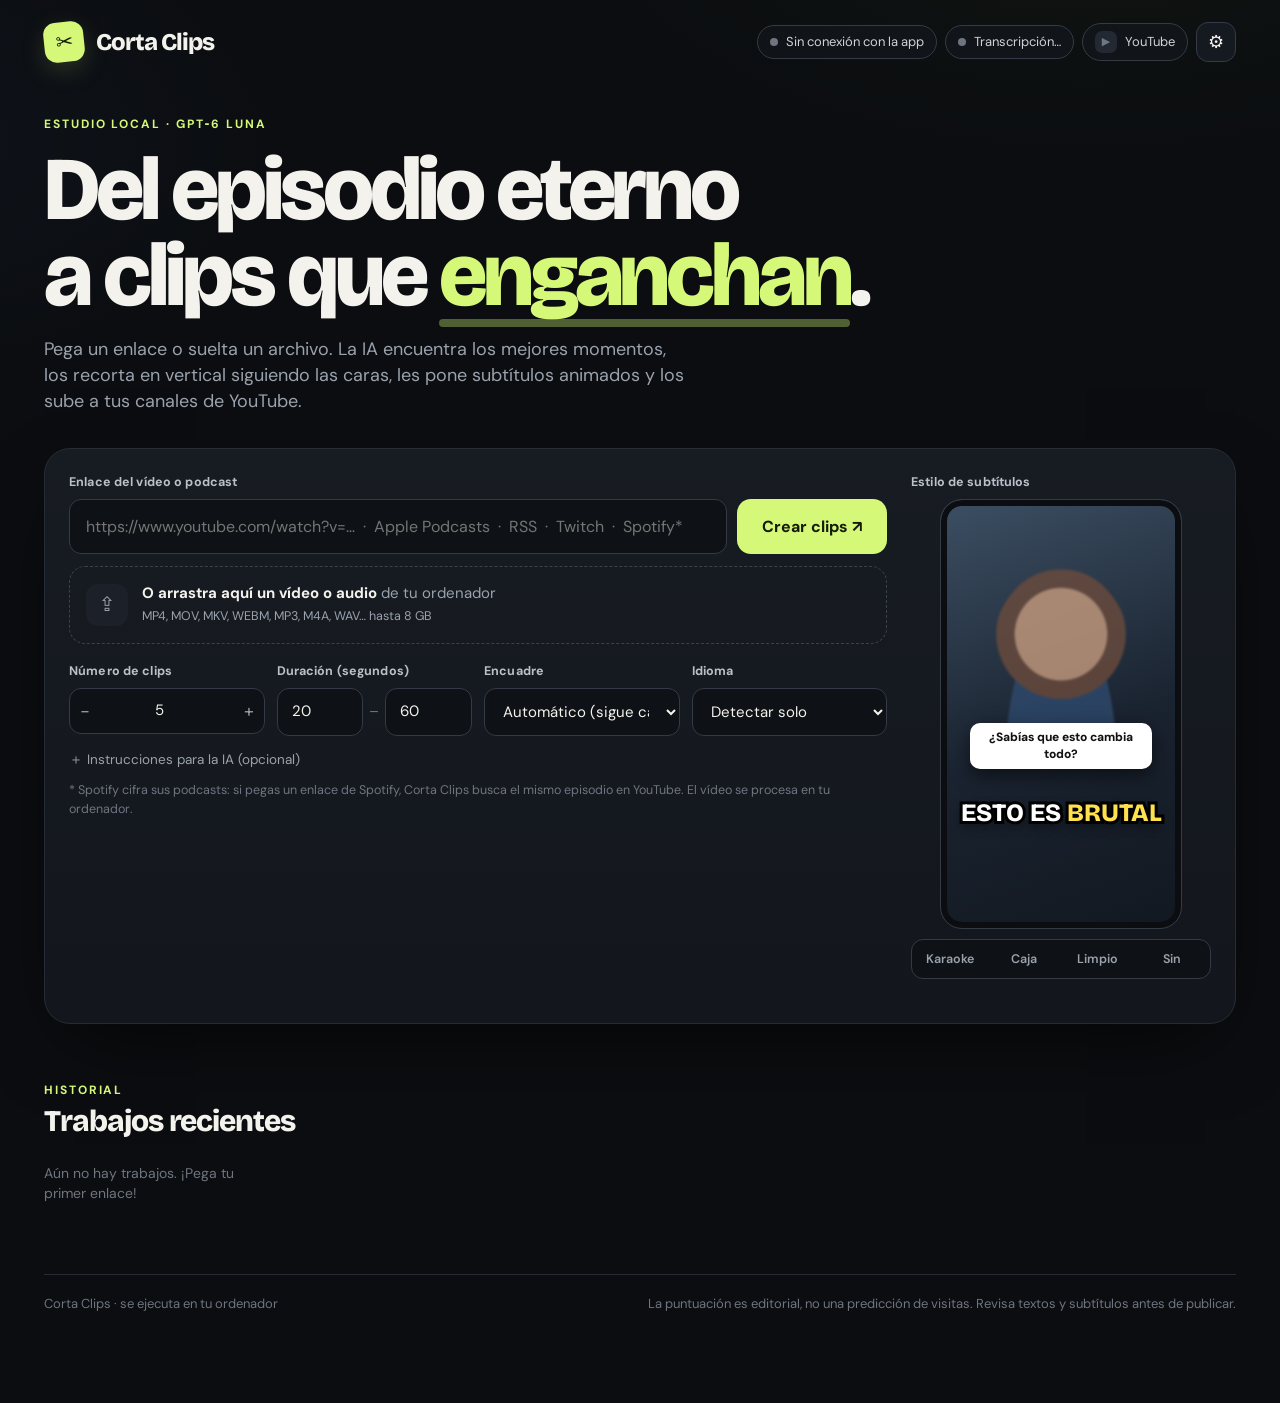
==== commit dc97d748: "Solo YouTube: API oficial con ID de cliente y secreto, varios canales y selector de canal Co-Authore" ====
--- a/web/index.html
+++ b/web/index.html
@@ -196,6 +196,13 @@
 .check{display:flex;align-items:center;gap:10px;padding:8px 0;font-size:14px;cursor:pointer}
 .check input{width:18px;height:18px;accent-color:var(--accent)}
 .acct{display:flex;align-items:center;gap:8px;font-size:13.5px}
+.netrow{display:flex;align-items:center;gap:12px;padding:12px 0;border-top:1px solid var(--line)}
+.boxhead + .netrow{border-top:0}
+.netic{width:38px;height:38px;border-radius:11px;display:grid;place-items:center;font-weight:800;flex:none;background:#232932;color:#fff;object-fit:cover}
+.netic.yt{background:#ff2d2d}.netic.tt{background:#111;box-shadow:inset 0 0 0 1px #3a3f46}.netic.ig{background:linear-gradient(135deg,#feda75,#d62976 50%,#4f5bd5)}
+.okline{color:var(--ok)}
+.gbtn{display:inline-flex;align-items:center;gap:10px;background:#fff;color:#1f1f1f;border:1px solid #dadce0;border-radius:999px;padding:10px 18px 10px 14px;font:600 14px var(--ui);cursor:pointer;box-shadow:0 1px 2px #0003}
+.gbtn:hover{background:#f7f8f8}.gbtn svg{width:18px;height:18px;flex:none}
 .acct img{width:24px;height:24px;border-radius:50%}
 .diag{display:grid;grid-template-columns:22px 1fr;gap:6px 10px;font-size:14px}
 .diag .hint{grid-column:2;color:var(--dim);font-size:12.5px;margin-top:-4px}
@@ -229,14 +236,14 @@
     <div class="chips">
       <button class="chip" id="chipAi" data-tab="ia"><span class="dot"></span><span>IA…</span></button>
       <button class="chip hide-s" id="chipTr" data-tab="tr"><span class="dot"></span><span>Transcripción…</span></button>
-      <button class="chip" id="chipSoc" data-tab="redes"><span class="soc"><i class="yt">▶</i><i class="tt">♪</i><i class="ig">◎</i></span></button>
+      <button class="chip" id="chipSoc" data-tab="redes"><span class="soc"><i class="yt">▶</i></span><span>YouTube</span></button>
       <button class="iconbtn" id="openSettings" title="Ajustes" aria-label="Ajustes">⚙︎</button>
     </div>
   </header>
 
   <div class="eyebrow">Estudio local · GPT‑6 Luna</div>
   <h1>Del episodio eterno<br>a clips que <em>enganchan</em>.</h1>
-  <p class="lead">Pega un enlace o suelta un archivo. La IA encuentra los mejores momentos, los recorta en vertical siguiendo las caras, les pone subtítulos animados y los publica en tus redes.</p>
+  <p class="lead">Pega un enlace o suelta un archivo. La IA encuentra los mejores momentos, los recorta en vertical siguiendo las caras, les pone subtítulos animados y los sube a tus canales de YouTube.</p>
 
   <section class="panel">
     <div class="create">
@@ -293,8 +300,9 @@
     <div class="sectionhead">
       <div><div class="eyebrow">Resultados</div><h2 id="resTitle">Tus clips</h2><div class="meta" id="resMeta"></div></div>
       <div class="actions">
+        <a class="btn primary" id="zipBtn" href="#" download>⇩ Descargar todo (.zip)</a>
         <button class="btn" id="reselectBtn">↻ Elegir otros momentos</button>
-        <button class="btn" id="publishAllBtn">Publicar todos</button>
+        <button class="btn" id="publishAllBtn">Subir todos a YouTube</button>
       </div>
     </div>
     <div class="grid" id="grid"></div>
@@ -313,15 +321,15 @@
   <div class="dhead"><h2>Ajustes</h2><button class="iconbtn" id="closeSettings" aria-label="Cerrar">✕</button></div>
   <nav class="tabs" id="tabs">
     <button class="tab on" data-tab="ia">IA</button><button class="tab" data-tab="tr">Transcripción</button>
-    <button class="tab" data-tab="estilo">Vídeo</button><button class="tab" data-tab="redes">Redes</button><button class="tab" data-tab="sistema">Sistema</button>
+    <button class="tab" data-tab="estilo">Vídeo</button><button class="tab" data-tab="redes">YouTube</button><button class="tab" data-tab="sistema">Sistema</button>
   </nav>
   <div class="dbody" id="dbody"></div>
 </aside>
 
 <dialog id="pubDlg"><form method="dialog">
-  <div class="mhead"><h2>Publicar</h2><div class="meta" id="pubWhat"></div></div>
+  <div class="mhead"><h2>Subir a YouTube</h2><div class="meta" id="pubWhat"></div></div>
   <div class="mbody" id="pubTargets"></div>
-  <div class="mfoot"><button class="btn" value="cancel">Cancelar</button><button class="btn primary" id="pubGo" value="ok">Publicar ahora</button></div>
+  <div class="mfoot"><button class="btn" value="cancel">Cancelar</button><button class="btn primary" id="pubGo" value="ok">Subir ahora</button></div>
 </form></dialog>
 
 <dialog id="reDlg"><form method="dialog">
@@ -377,8 +385,13 @@
 const FONT_CSS = { bricolage: ['"Bricolage"', 800], poppins: ['"CC Poppins"', 900], anton: ['"CC Anton"', 400], montserrat: ['"CC Montserrat"', 900], unbounded: ['"CC Unbounded"', 800], bebas: ['"CC Bebas"', 400], archivo: ['"CC Archivo"', 400] };
 const COLORS = { yellow: "#ffe14d", lime: "#d5f878", cyan: "#5eeaff", pink: "#ff6ec7", orange: "#ff9632" };
 const STAGES = [["download", "⇣", "Descargar"], ["transcribe", "✎", "Transcribir"], ["select", "✦", "Elegir momentos"], ["render", "▣", "Montar clips"]];
-const TARGET_LABEL = { youtube: "YouTube Shorts", tiktok: "TikTok", instagram: "Instagram Reels", uploadpost: "Upload‑Post" };
-const PUB_STATUS = { uploading: "Subiendo…", processing: "Procesando…", published: "Publicado ✓", draft: "En borradores de TikTok", private: "Subido como privado", error: "Error" };
+const PUB_STATUS = { uploading: "Subiendo…", published: "Publicado ✓", private: "Subido como privado", error: "Error" };
+const G_ICON = '<svg viewBox="0 0 48 48" aria-hidden="true"><path fill="#EA4335" d="M24 9.5c3.54 0 6.71 1.22 9.21 3.6l6.85-6.85C35.9 2.38 30.47 0 24 0 14.62 0 6.51 5.38 2.56 13.22l7.98 6.19C12.43 13.72 17.74 9.5 24 9.5z"/><path fill="#4285F4" d="M46.98 24.55c0-1.57-.15-3.09-.38-4.55H24v9.02h12.94c-.58 2.96-2.26 5.48-4.78 7.18l7.73 6c4.51-4.18 7.09-10.36 7.09-17.65z"/><path fill="#FBBC05" d="M10.53 28.59c-.48-1.45-.76-2.99-.76-4.59s.27-3.14.76-4.59l-7.98-6.19C.92 16.46 0 20.12 0 24c0 3.88.92 7.54 2.56 10.78l7.97-6.19z"/><path fill="#34A853" d="M24 48c6.48 0 11.93-2.13 15.89-5.81l-7.73-6c-2.15 1.45-4.92 2.3-8.16 2.3-6.26 0-11.57-4.22-13.47-9.91l-7.98 6.19C6.51 42.62 14.62 48 24 48z"/></svg>';
+function googleButton(label) {
+  const b = h("button", { class: "gbtn", type: "button", onclick: googleSignIn });
+  b.innerHTML = G_ICON; b.append(label);
+  return b;
+}
 
 /* ---------------------------------------------------------------- Estado del sistema */
 async function loadStatus() {
@@ -398,8 +411,9 @@
   const tr = $("#chipTr");
   tr.firstChild.className = "dot " + (st.transcription.active ? "ok" : "bad");
   tr.lastChild.textContent = st.transcription.active ? (st.transcription.active === "openai" ? "Whisper (API)" : `Transcripción local · ${st.transcription.model}`) : "Sin transcripción";
-  const soc = $("#chipSoc .soc").children;
-  ["youtube", "tiktok", "instagram"].forEach((p, i) => soc[i].classList.toggle("on", !!st.social[p].connected));
+  const yt = st.social.youtube;
+  $("#chipSoc .soc i").classList.toggle("on", yt.connected);
+  $("#chipSoc").lastChild.textContent = yt.connected ? (yt.channels.length > 1 ? `YouTube · ${yt.channels.length} canales` : yt.channels[0].name) : "Conectar YouTube";
 }
 let defaultsFilled = false;
 function fillDefaults() {
@@ -557,6 +571,11 @@
   if (job.ai) bits.push(`Selección: ${job.ai}`);
   if (job.transcription?.engine) bits.push(`Transcripción: ${job.transcription.engine === "openai" ? "Whisper API" : "local " + (job.transcription.model || "")}`);
   $("#resMeta").textContent = bits.join(" · ");
+  const ready = job.clips.filter(c => c.file && c.status !== "rendering").length;
+  const zip = $("#zipBtn");
+  zip.href = `/api/jobs/${job.id}/zip?v=${Math.max(0, ...job.clips.map(c => c.rendered_at || 0))}`;
+  zip.textContent = `⇩ Descargar todo (${ready} clip${ready === 1 ? "" : "s"}, .zip)`;
+  zip.style.pointerEvents = ready ? "" : "none"; zip.style.opacity = ready ? "" : ".5";
   const grid = $("#grid");
   const seen = new Set();
   for (const clip of job.clips) {
@@ -599,7 +618,7 @@
   el.replaceChildren(vid, h("div", { class: "body" },
     title,
     h("div", {}, h("div", { class: "mini", text: "Gancho en pantalla" }), hook),
-    h("div", {}, h("div", { class: "mini", text: "Descripción para redes" }), caption, tags),
+    h("div", {}, h("div", { class: "mini", text: "Descripción para YouTube" }), caption, tags),
     h("p", { class: "reason", text: "💡 " + (clip.reason || "") }),
     h("div", {}, h("div", { class: "mini", text: `Corte · ${fmt(clip.start)} → ${fmt(clip.end)} · ${(clip.end - clip.start).toFixed(1)} s` }), h("div", { class: "times" }, sBox, eBox)),
     clip.error ? h("div", { class: "warnline", text: "⚠ " + clip.error }) : null,
@@ -607,7 +626,7 @@
     h("div", { class: "row" }, rerender,
       clip.file ? h("a", { class: "btn small", href: `/files/${job.id}/${clip.file}?download=1`, text: "MP4 ↓" }) : null,
       clip.srt ? h("a", { class: "btn small", href: `/files/${job.id}/${clip.srt}?download=1`, text: "SRT" }) : null,
-      h("button", { class: "btn small primary", text: "Publicar ↗", disabled: !clip.file || clip.status === "rendering", onclick: () => openPublish([clip.number]) })),
+      h("button", { class: "btn small primary", text: "Subir a YouTube ↗", disabled: !clip.file || clip.status === "rendering", onclick: () => openPublish([clip.number]) })),
     pubs));
 }
 function paintPubs(el, job, clip) {
@@ -617,9 +636,8 @@
   if (box.dataset.sig === sig) return;
   box.dataset.sig = sig;
   box.replaceChildren(...entries.map(([t, p]) => h("div", { class: "pub " + p.status },
-    h("b", { text: TARGET_LABEL[t] || t }),
-    h("span", { class: "st" }, p.url ? h("a", { href: p.url, target: "_blank", rel: "noopener", text: PUB_STATUS[p.status] + " ↗" }) : (p.status === "uploading" ? p.message : PUB_STATUS[p.status] || p.status),
-      p.status === "processing" ? h("button", { class: "btn small ghost", text: "↻", title: "Actualizar estado", onclick: async () => { try { await api(`/api/jobs/${job.id}/clips/${clip.number}/publication-status`, { method: "POST", body: { target: t } }); poll(); } catch (e) { fail(e); } } }) : null),
+    h("b", { text: "▶ " + (p.channel || "YouTube") }),
+    h("span", { class: "st" }, p.url ? h("a", { href: p.url, target: "_blank", rel: "noopener", text: PUB_STATUS[p.status] + " ↗" }) : (p.status === "uploading" ? p.message : PUB_STATUS[p.status] || p.status)),
     p.status === "uploading" ? h("div", { class: "pbar" }, h("i", { style: `width:${((p.progress || 0) * 100).toFixed(0)}%` })) : null,
     (p.error || (p.message && p.status !== "uploading")) ? h("div", { class: "small muted", style: "flex-basis:100%", text: [p.error, p.message].filter(Boolean).join(" — ") }) : null)));
 }
@@ -639,33 +657,42 @@
 /* ---------------------------------------------------------------- Publicar */
 function openPublish(numbers) {
   S.pubClip = numbers;
-  const soc = S.status.social;
+  const yt = S.status.social.youtube;
   $("#pubWhat").textContent = numbers.length === 1 ? `Clip #${numbers[0]} · «${S.job.clips.find(c => c.number === numbers[0]).title}»` : `${numbers.length} clips`;
   const rows = [];
-  for (const t of ["youtube", "tiktok", "instagram", "uploadpost"]) {
-    const st = soc[t]; const on = st.connected;
-    if (t === "uploadpost" && !on) continue;
-    let sub = on ? (st.account?.name ? `Conectado como ${st.account.name}` : "Conectado") : "No conectado";
-    if (t === "tiktok" && on) sub += S.settings.tiktok_mode === "draft" ? " · irá a tus borradores" : ` · publicación directa (${S.settings.tiktok_privacy})`;
-    if (t === "youtube" && on) sub += ` · ${ { public: "público", unlisted: "oculto", private: "privado" }[S.settings.youtube_privacy] }`;
-    rows.push(h("label", { class: "target" + (on ? "" : " off") }, h("input", { type: "checkbox", value: t, disabled: !on, checked: on && t !== "uploadpost" }),
-      h("div", {}, h("b", { text: TARGET_LABEL[t] }), h("div", { class: "sub", text: sub })),
-      on ? null : h("button", { class: "btn small", type: "button", style: "margin-left:auto", text: "Conectar", onclick: () => { $("#pubDlg").close(); openDrawer("redes"); } })));
+  $("#pubGo").disabled = !yt.connected;
+  if (!yt.connected) {
+    rows.push(h("p", { class: "muted", text: "Todavía no has conectado ningún canal de YouTube." }));
+    if (yt.configured) rows.push(googleButton("Iniciar sesión con Google"));
+    else rows.push(h("button", { class: "btn primary", type: "button", text: "Configurar YouTube", onclick: () => { $("#pubDlg").close(); openDrawer("redes"); } }));
+  } else {
+    rows.push(h("div", { class: "lbl", text: "¿A qué canal lo subo?" }));
+    for (const c of yt.channels) {
+      rows.push(h("label", { class: "target" }, h("input", { type: "radio", name: "pubch", value: c.id, checked: c.default }),
+        c.avatar ? h("img", { class: "netic", src: c.avatar, alt: "" }) : h("span", { class: "netic yt", text: "▶" }),
+        h("div", {}, h("b", { text: c.name }), h("div", { class: "sub", text: c.default ? "Canal por defecto" : "" }))));
+    }
+    rows.push(h("button", { class: "btn small ghost", type: "button", text: "＋ Añadir otro canal", onclick: googleSignIn }));
+    const privacy = h("select", { id: "pubPrivacy" }, ...[["public", "Público"], ["unlisted", "Oculto (solo con enlace)"], ["private", "Privado"]].map(([v, t]) => {
+      const o = h("option", { value: v, text: t }); if (S.settings.youtube_privacy === v) o.selected = true; return o; }));
+    rows.push(h("div", { class: "field", style: "margin-top:14px" }, h("label", { text: "Visibilidad" }), privacy),
+      h("div", { class: "small muted", style: "margin-top:8px", text: "Si tu proyecto de Google aún no está auditado, YouTube dejará el vídeo como privado." }));
   }
-  rows.push(h("div", { class: "small muted", style: "margin-top:6px", text: "Las opciones de privacidad y modo de TikTok están en Ajustes → Redes." }));
   $("#pubTargets").replaceChildren(...rows);
   $("#pubDlg").showModal();
 }
 $("#pubGo").onclick = async e => {
   e.preventDefault();
-  const targets = $$("#pubTargets input:checked").map(i => i.value);
-  if (!targets.length) { toast("Elige al menos una red conectada.", "bad"); return; }
+  const picked = $("#pubTargets input[name=pubch]:checked");
+  if (!picked) { toast("Elige un canal.", "bad"); return; }
+  const privacy = $("#pubPrivacy").value;
+  const name = S.status.social.youtube.channels.find(c => c.id === picked.value)?.name || "YouTube";
   $("#pubDlg").close();
   for (const n of S.pubClip) {
-    try { await api(`/api/jobs/${S.jobId}/clips/${n}/publish`, { method: "POST", body: { targets, options: {} } }); }
+    try { await api(`/api/jobs/${S.jobId}/clips/${n}/publish`, { method: "POST", body: { channel: picked.value, options: { youtube_privacy: privacy } } }); }
     catch (err) { fail(err); }
   }
-  toast("Enviando…", "ok", "Verás el progreso en cada clip."); poll();
+  toast(`Subiendo a ${name}…`, "ok", "Verás el progreso en cada clip."); poll();
 };
 
 /* ---------------------------------------------------------------- Historial */
@@ -780,38 +807,36 @@
       h("div", { class: "field" }, h("label", { text: "Clips" }), h("input", { type: "number", min: 1, max: 12, value: s.clip_count, onchange: e => saveSettings({ clip_count: +e.target.value }, false) })),
       h("div", { class: "field" }, h("label", { text: "Duración (s)" }), h("div", { class: "range" }, h("input", { type: "number", value: s.min_seconds, onchange: e => saveSettings({ min_seconds: +e.target.value }, false) }), h("span", { text: "–" }), h("input", { type: "number", value: s.max_seconds, onchange: e => saveSettings({ max_seconds: +e.target.value }, false) }))))));
   } else if (currentTab === "redes") {
-    out.push(h("p", { class: "muted small", text: "Conecta tus cuentas por OAuth: Corta Clips sube los vídeos directamente, sin intermediarios. Cada red pide crear una app de desarrollador gratuita (una sola vez)." }));
-    for (const p of ["youtube", "tiktok", "instagram"]) {
-      const info = st.social[p]; const setup = info.setup;
-      const box = h("div", { class: "box" + (info.connected ? " sel" : "") });
-      const acct = info.connected ? h("div", { class: "acct" }, info.account?.avatar ? h("img", { src: info.account.avatar, alt: "" }) : h("span", { class: "dot ok" }), h("b", { text: info.account?.name || "Conectado" })) : h("div", { class: "acct" }, h("span", { class: "dot " + (info.configured ? "warn" : "bad") }), info.configured ? "Listo para conectar" : "Falta configurar la app");
-      const connect = h("button", { class: "btn small " + (info.connected ? "" : "primary"), disabled: !info.configured, text: info.connected ? "Reconectar" : "Conectar", onclick: () => oauthConnect(p) });
-      const extra = [];
-      if (p === "youtube") extra.push(sel("youtube_privacy", [["public", "Público"], ["unlisted", "Oculto"], ["private", "Privado"]], "Visibilidad", "Sin auditoría de Google los vídeos quedan privados."));
-      if (p === "tiktok") extra.push(h("div", { class: "grid2" }, sel("tiktok_mode", [["draft", "Borrador (lo publicas desde la app)"], ["direct", "Publicación directa"]], "Modo"),
-        sel("tiktok_privacy", [["SELF_ONLY", "Solo yo"], ["MUTUAL_FOLLOW_FRIENDS", "Amigos"], ["FOLLOWER_OF_CREATOR", "Seguidores"], ["PUBLIC_TO_EVERYONE", "Todo el mundo"]], "Privacidad (directo)")));
-      if (p === "instagram") {
-        extra.push(credField("OAUTH_HTTPS_REDIRECT", "Página HTTPS de retorno (Netlify)", false));
-        const paste = h("input", { type: "text", placeholder: "Pega aquí la URL completa de la página de retorno" });
-        extra.push(h("details", { class: "more" }, h("summary", { text: "¿No volvió solo a Corta Clips?" }), h("div", { class: "copy" }, paste,
-          h("button", { class: "btn small", text: "Completar", onclick: async () => { try { await api("/oauth/complete", { method: "POST", body: { url: paste.value } }); toast("Instagram conectado", "ok"); loadStatus(); } catch (e) { fail(e); } } }))));
+    const yt = st.social.youtube; const setup = yt.setup;
+    const box = h("div", { class: "box sel" }, h("div", { class: "boxhead" }, h("h3", { text: "Tus canales de YouTube" }), h("span", { class: "netic yt", text: "▶" })));
+    if (!yt.configured) {
+      box.append(h("p", { class: "small muted", text: "Paso único: pega abajo el ID de cliente y el secreto de tu proyecto de Google. Después inicias sesión con Google y listo." }));
+    } else if (!yt.connected) {
+      box.append(h("p", { class: "small muted", text: "Inicia sesión con la cuenta de Google de tu canal. Si tienes varios canales, Google te preguntará cuál quieres conectar." }), googleButton("Iniciar sesión con Google"));
+    } else {
+      for (const c of yt.channels) {
+        box.append(h("div", { class: "netrow" },
+          c.avatar ? h("img", { class: "netic", src: c.avatar, alt: "" }) : h("span", { class: "netic yt", text: "▶" }),
+          h("div", { style: "flex:1;min-width:0" }, h("b", { text: c.name }), h("div", { class: "small " + (c.default ? "okline" : "muted"), text: c.default ? "Canal por defecto" : "Conectado" })),
+          c.default ? null : h("button", { class: "btn small", text: "Usar por defecto", onclick: () => channelAction(c.id, "default") }),
+          h("button", { class: "btn small ghost danger", text: "Quitar", onclick: () => { if (confirm(`¿Desconectar «${c.name}»?`)) channelAction(c.id, "disconnect"); } })));
       }
-      box.append(
-        h("div", { class: "boxhead" }, h("h3", { text: info.label }), h("div", { class: "row" }, connect, info.connected ? h("button", { class: "btn small ghost danger", text: "Desconectar", onclick: async () => { await api(`/api/social/${p}/disconnect`, { method: "POST", body: {} }); loadStatus(); } }) : null)),
-        acct, h("div", { style: "margin-top:12px" }, ...extra),
-        h("details", { class: "more", open: !info.configured }, h("summary", { text: "Configurar la app de desarrollador" }),
-          h("ol", { class: "steps" }, ...setup.steps.map(x => h("li", { text: x }))),
-          h("div", { class: "small muted", style: "margin-top:10px", text: "URL de redirección para registrar:" }), copyField(setup.redirect_uri),
-          h("div", { style: "margin-top:12px" }, ...setup.fields.map(f => credField(f, f.replaceAll("_", " "), f.includes("SECRET")))),
-          h("div", { class: "row" }, h("button", { class: "btn small primary", text: "Guardar", onclick: e => saveCreds(e.target.closest(".box")) }), h("a", { class: "btn small", href: setup.console, target: "_blank", rel: "noopener", text: "Abrir consola ↗" }))));
-      out.push(box);
+      box.append(h("div", { style: "margin-top:14px" }, googleButton("Añadir otro canal")),
+        h("div", { class: "small muted", style: "margin-top:8px", text: "Para conectar un segundo canal de la misma cuenta, pulsa «Añadir otro canal» y, cuando Google pregunte, elige ese canal." }),
+        h("div", { style: "margin-top:14px" }, sel("youtube_privacy", [["public", "Público"], ["unlisted", "Oculto (solo con enlace)"], ["private", "Privado"]], "Visibilidad por defecto")));
     }
-    const up = st.social.uploadpost;
-    const ub = h("div", { class: "box" }, h("div", { class: "boxhead" }, h("h3", { text: "Upload‑Post (alternativa)" }), h("span", { class: "small muted", text: up.configured ? "Configurado" : "Opcional" })),
-      h("div", { class: "small muted", text: "Servicio de pago que publica en las tres redes sin crear apps de desarrollador ni esperar auditorías." }),
-      h("div", { style: "margin-top:10px" }, credField("UPLOAD_POST_API_KEY", "API key", true), credField("UPLOAD_POST_USER", "Perfil (user)", false),
-        h("button", { class: "btn small primary", text: "Guardar", onclick: e => saveCreds(e.target.closest(".box")) })));
-    out.push(ub);
+    out.push(box);
+    const fields = h("div", { style: "margin-top:10px" }, credField("YOUTUBE_CLIENT_ID", "ID de cliente", false), credField("YOUTUBE_CLIENT_SECRET", "Secreto de cliente", true),
+      h("div", { class: "row" }, h("button", { class: "btn small primary", text: "Guardar", onclick: e => saveCreds(e.target.closest(".box")) }),
+        h("label", { class: "btn small" }, "Importar JSON de Google", h("input", { type: "file", accept: ".json,application/json", hidden: true, onchange: e => importClientJson(e.target.files[0]) }))),
+      h("div", { class: "small muted", style: "margin-top:8px", text: "Truco: en Google Cloud → Clientes puedes descargar el JSON del cliente e importarlo aquí; los dos campos se rellenan solos." }));
+    const steps = h("details", { class: "more", open: !yt.configured }, h("summary", { text: "Cómo conseguirlos (5 minutos, gratis)" }),
+      h("ol", { class: "steps" }, ...setup.steps.map(x => h("li", {}, x.text + " ", x.url ? h("a", { href: x.url, target: "_blank", rel: "noopener", text: x.link + " ↗" }) : null))),
+      ...setup.notes.map(n => h("p", { class: "small muted", text: n })),
+      h("p", { class: "small muted", text: "¿Creaste un cliente de tipo «Aplicación web»? Añade esta URI de redirección autorizada:" }), copyField(setup.redirect_uri),
+      h("p", { class: "small muted" }, "Para poder publicar en público: ", h("a", { href: setup.audit, target: "_blank", rel: "noopener", text: "solicitar la auditoría de la API ↗" })));
+    out.push(h("div", { class: "box" }, h("div", { class: "boxhead" }, h("h3", { text: "ID de cliente y secreto" }), h("span", { class: "small " + (yt.configured ? "okline" : "muted"), text: yt.configured ? "Guardados ✓" : "Paso único" })),
+      yt.configured ? h("details", { class: "more" }, h("summary", { text: "Cambiar ID de cliente y secreto" }), fields) : fields, steps));
   } else if (currentTab === "sistema") {
     const item = (ok, label, hint) => [h("span", { text: ok ? "✅" : "⚠️" }), h("span", { text: label }), !ok && hint ? h("span", { class: "hint", text: hint }) : null];
     out.push(h("div", { class: "box" }, h("h3", { text: "Diagnóstico" }), h("div", { class: "diag", style: "margin-top:12px" },
@@ -829,12 +854,39 @@
   }
   body.replaceChildren(...out);
 }
-function oauthConnect(platform) {
-  const w = window.open(`/oauth/start/${platform}`, "cortaclips-oauth", "width=560,height=760");
-  if (!w) location.href = `/oauth/start/${platform}`;
-  let n = 0; const t = setInterval(async () => { n++; await loadStatus(); if (S.status.social[platform].connected || n > 100) { clearInterval(t); if (S.status.social[platform].connected) toast(`${TARGET_LABEL[platform]} conectado ✓`, "ok"); } }, 3000);
-}
-window.addEventListener("message", e => { if (e.data?.cortaclips === "oauth") loadStatus(); });
+function googleSignIn() {
+  const before = (S.status?.social.youtube.channels || []).map(c => c.id);
+  const w = window.open("/oauth/start/youtube", "cortaclips-oauth", "width=560,height=760");
+  if (!w) { location.href = "/oauth/start/youtube"; return; }
+  let n = 0;
+  const t = setInterval(async () => {
+    n++;
+    await loadStatus();
+    const now = S.status.social.youtube.channels;
+    const added = now.find(c => !before.includes(c.id));
+    if (added || n > 100 || w.closed && n > 2) {
+      clearInterval(t);
+      if (added) { toast(`Canal «${added.name}» conectado ✓`, "ok"); if (S.pubClip && $("#pubDlg").open) openPublish(S.pubClip); }
+      else if (w.closed && now.length === before.length) toast("No se añadió ningún canal nuevo.", "", "Si elegiste un canal ya conectado, solo se ha renovado su acceso.");
+    }
+  }, 2000);
+}
+async function channelAction(id, action) {
+  try { await api(`/api/youtube/channels/${encodeURIComponent(id)}/${action}`, { method: "POST", body: {} }); await loadStatus(); }
+  catch (e) { fail(e); }
+}
+async function importClientJson(file) {
+  if (!file) return;
+  try {
+    const data = JSON.parse(await file.text());
+    const c = data.installed || data.web;
+    if (!c || !c.client_id || !c.client_secret) throw new Error("Ese JSON no es un cliente OAuth de Google.");
+    await api("/api/credentials", { method: "POST", body: { YOUTUBE_CLIENT_ID: c.client_id, YOUTUBE_CLIENT_SECRET: c.client_secret } });
+    toast("ID de cliente y secreto importados ✓", "ok");
+    await loadStatus();
+  } catch (e) { fail(e); }
+}
+window.addEventListener("message", e => { if (e.origin === location.origin && e.data?.cortaclips === "oauth") loadStatus(); });
 
 loadStatus(); loadHistory();
 setInterval(() => { if (!document.hidden) loadStatus(); }, 30000);
